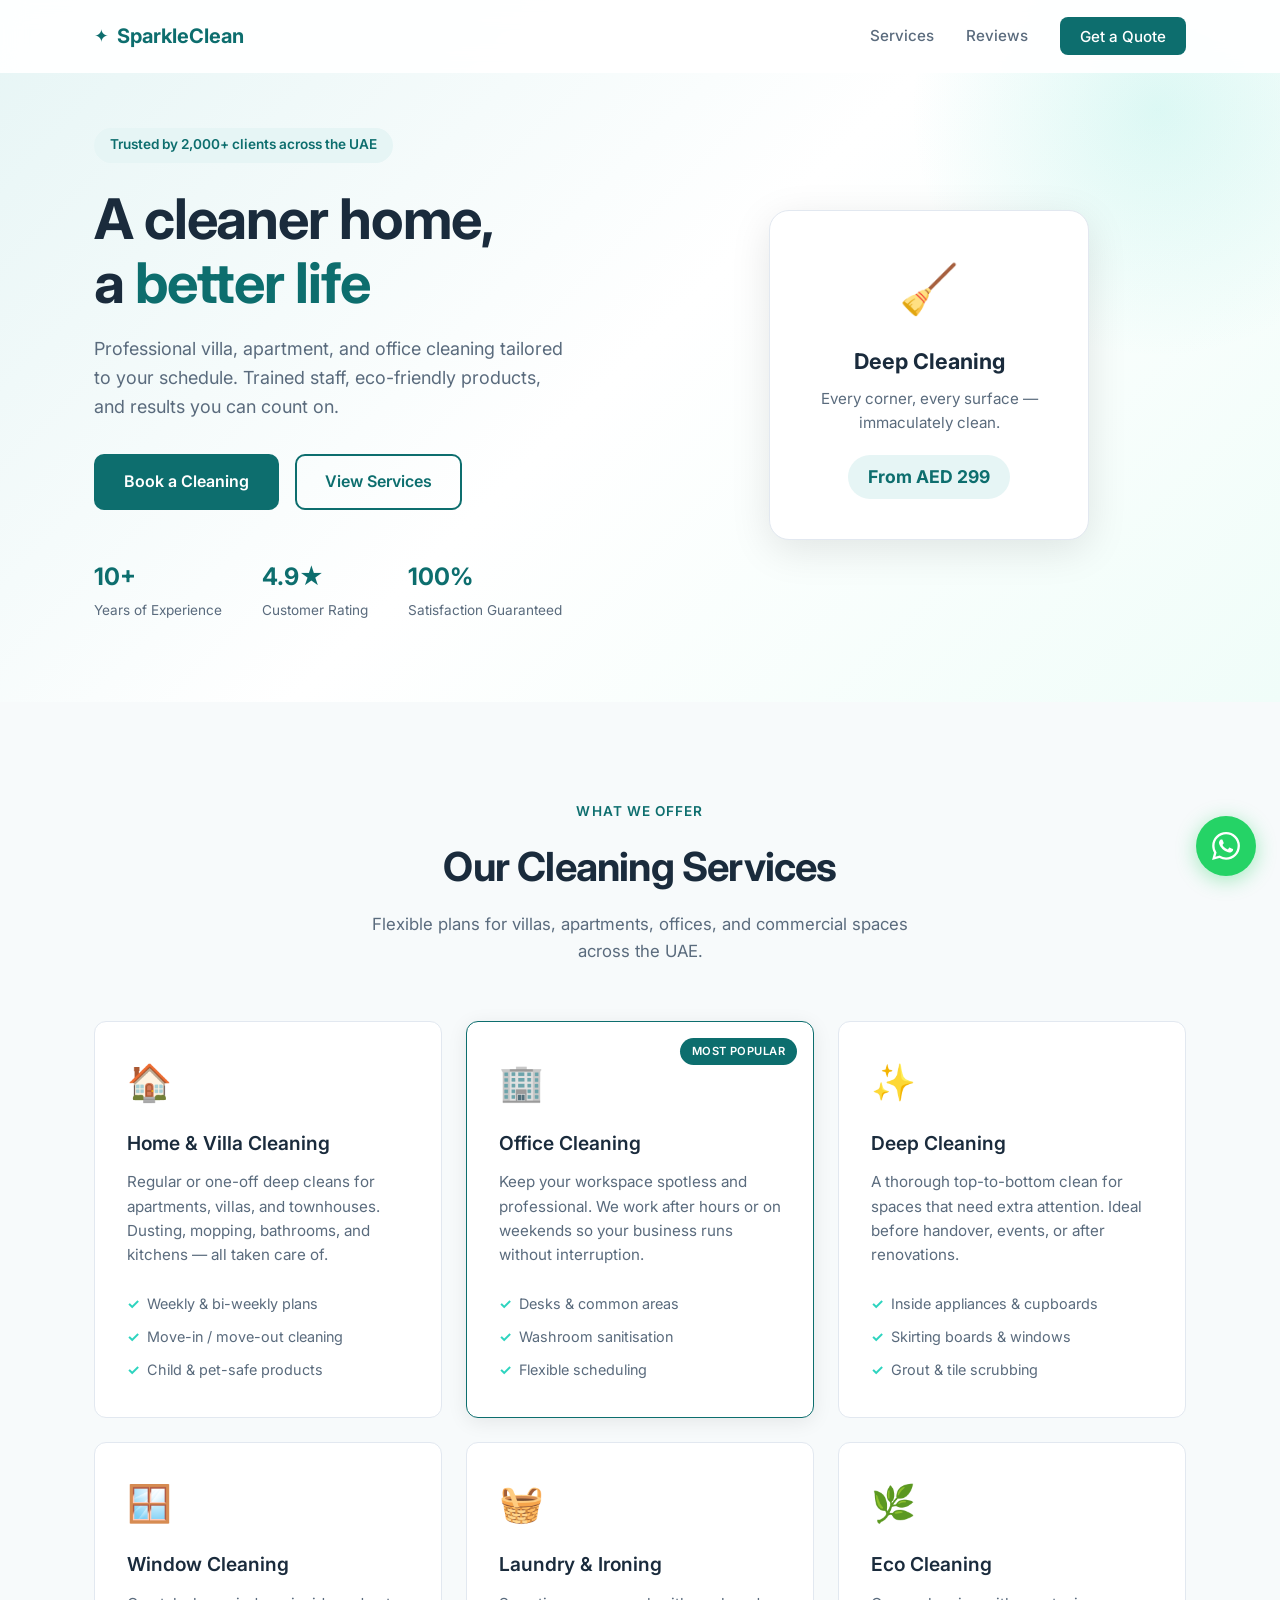
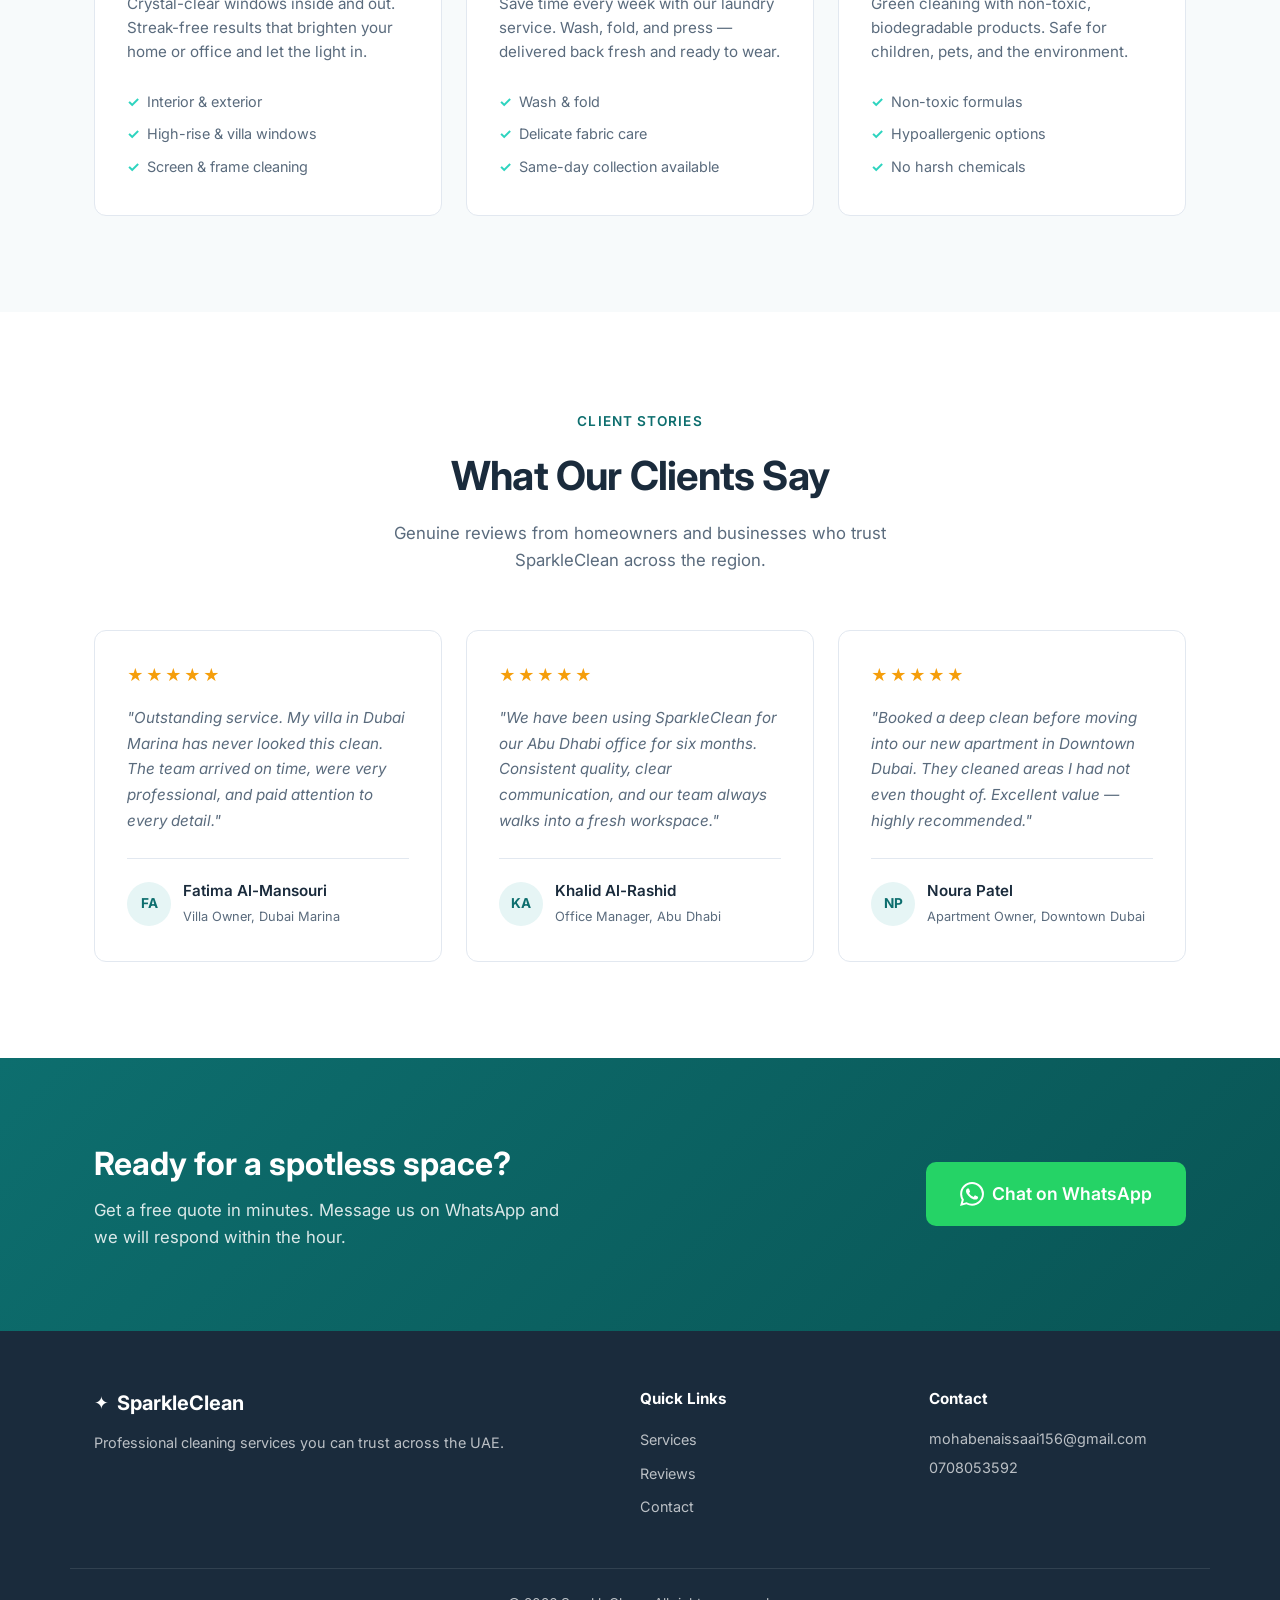
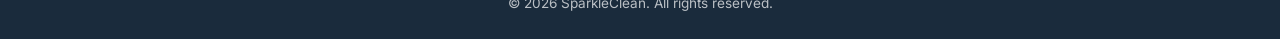
==== index.html @ a08d40fa "first commit Co-authored-by: Cursor <cursoragent@cursor.com>" ====
<!DOCTYPE html>
<html lang="en">
<head>
  <meta charset="UTF-8">
  <meta name="viewport" content="width=device-width, initial-scale=1.0">
  <meta name="description" content="Trusted home and office cleaning services across the UAE. Professional staff, eco-friendly products, and spotless results — book via WhatsApp.">
  <title>SparkleClean — Professional Cleaning Services in the UAE</title>
  <link rel="preconnect" href="https://fonts.googleapis.com">
  <link rel="preconnect" href="https://fonts.gstatic.com" crossorigin>
  <link href="https://fonts.googleapis.com/css2?family=Inter:wght@400;500;600;700&display=swap" rel="stylesheet">
  <link rel="stylesheet" href="./style.css">
</head>
<body>

  <!-- Navigation -->
  <header class="header" id="header">
    <nav class="nav container">
      <a href="#" class="logo">
        <span class="logo-icon">✦</span>
        SparkleClean
      </a>
      <button class="nav-toggle" id="navToggle" aria-label="Toggle menu">
        <span></span>
        <span></span>
        <span></span>
      </button>
      <ul class="nav-links" id="navLinks">
        <li><a href="#services">Services</a></li>
        <li><a href="#testimonials">Reviews</a></li>
        <li><a href="#contact" class="nav-cta">Get a Quote</a></li>
      </ul>
    </nav>
  </header>

  <!-- Hero -->
  <section class="hero">
    <div class="hero-bg"></div>
    <div class="container hero-content">
      <div class="hero-text">
        <span class="badge">Trusted by 2,000+ clients across the UAE</span>
        <h1>A cleaner home,<br>a <span class="highlight">better life</span></h1>
        <p>Professional villa, apartment, and office cleaning tailored to your schedule. Trained staff, eco-friendly products, and results you can count on.</p>
        <div class="hero-actions">
          <a href="#contact" class="btn btn-primary">Book a Cleaning</a>
          <a href="#services" class="btn btn-outline">View Services</a>
        </div>
        <div class="hero-stats">
          <div class="stat">
            <strong>10+</strong>
            <span>Years of Experience</span>
          </div>
          <div class="stat">
            <strong>4.9★</strong>
            <span>Customer Rating</span>
          </div>
          <div class="stat">
            <strong>100%</strong>
            <span>Satisfaction Guaranteed</span>
          </div>
        </div>
      </div>
      <div class="hero-image">
        <div class="hero-card">
          <div class="hero-card-icon">🧹</div>
          <h3>Deep Cleaning</h3>
          <p>Every corner, every surface — immaculately clean.</p>
          <span class="hero-card-price">From AED 299</span>
        </div>
      </div>
    </div>
  </section>

  <!-- Services -->
  <section class="services" id="services">
    <div class="container">
      <div class="section-header">
        <span class="section-tag">What We Offer</span>
        <h2>Our Cleaning Services</h2>
        <p>Flexible plans for villas, apartments, offices, and commercial spaces across the UAE.</p>
      </div>
      <div class="services-grid">
        <article class="service-card">
          <div class="service-icon">🏠</div>
          <h3>Home & Villa Cleaning</h3>
          <p>Regular or one-off deep cleans for apartments, villas, and townhouses. Dusting, mopping, bathrooms, and kitchens — all taken care of.</p>
          <ul class="service-features">
            <li>Weekly & bi-weekly plans</li>
            <li>Move-in / move-out cleaning</li>
            <li>Child & pet-safe products</li>
          </ul>
        </article>
        <article class="service-card featured">
          <div class="service-badge">Most Popular</div>
          <div class="service-icon">🏢</div>
          <h3>Office Cleaning</h3>
          <p>Keep your workspace spotless and professional. We work after hours or on weekends so your business runs without interruption.</p>
          <ul class="service-features">
            <li>Desks & common areas</li>
            <li>Washroom sanitisation</li>
            <li>Flexible scheduling</li>
          </ul>
        </article>
        <article class="service-card">
          <div class="service-icon">✨</div>
          <h3>Deep Cleaning</h3>
          <p>A thorough top-to-bottom clean for spaces that need extra attention. Ideal before handover, events, or after renovations.</p>
          <ul class="service-features">
            <li>Inside appliances & cupboards</li>
            <li>Skirting boards & windows</li>
            <li>Grout & tile scrubbing</li>
          </ul>
        </article>
        <article class="service-card">
          <div class="service-icon">🪟</div>
          <h3>Window Cleaning</h3>
          <p>Crystal-clear windows inside and out. Streak-free results that brighten your home or office and let the light in.</p>
          <ul class="service-features">
            <li>Interior & exterior</li>
            <li>High-rise & villa windows</li>
            <li>Screen & frame cleaning</li>
          </ul>
        </article>
        <article class="service-card">
          <div class="service-icon">🧺</div>
          <h3>Laundry & Ironing</h3>
          <p>Save time every week with our laundry service. Wash, fold, and press — delivered back fresh and ready to wear.</p>
          <ul class="service-features">
            <li>Wash & fold</li>
            <li>Delicate fabric care</li>
            <li>Same-day collection available</li>
          </ul>
        </article>
        <article class="service-card">
          <div class="service-icon">🌿</div>
          <h3>Eco Cleaning</h3>
          <p>Green cleaning with non-toxic, biodegradable products. Safe for children, pets, and the environment.</p>
          <ul class="service-features">
            <li>Non-toxic formulas</li>
            <li>Hypoallergenic options</li>
            <li>No harsh chemicals</li>
          </ul>
        </article>
      </div>
    </div>
  </section>

  <!-- Testimonials -->
  <section class="testimonials" id="testimonials">
    <div class="container">
      <div class="section-header">
        <span class="section-tag">Client Stories</span>
        <h2>What Our Clients Say</h2>
        <p>Genuine reviews from homeowners and businesses who trust SparkleClean across the region.</p>
      </div>
      <div class="testimonials-grid">
        <blockquote class="testimonial-card">
          <div class="stars">★★★★★</div>
          <p>"Outstanding service. My villa in Dubai Marina has never looked this clean. The team arrived on time, were very professional, and paid attention to every detail."</p>
          <footer>
            <div class="avatar">FA</div>
            <div>
              <cite>Fatima Al-Mansouri</cite>
              <span>Villa Owner, Dubai Marina</span>
            </div>
          </footer>
        </blockquote>
        <blockquote class="testimonial-card">
          <div class="stars">★★★★★</div>
          <p>"We have been using SparkleClean for our Abu Dhabi office for six months. Consistent quality, clear communication, and our team always walks into a fresh workspace."</p>
          <footer>
            <div class="avatar">KA</div>
            <div>
              <cite>Khalid Al-Rashid</cite>
              <span>Office Manager, Abu Dhabi</span>
            </div>
          </footer>
        </blockquote>
        <blockquote class="testimonial-card">
          <div class="stars">★★★★★</div>
          <p>"Booked a deep clean before moving into our new apartment in Downtown Dubai. They cleaned areas I had not even thought of. Excellent value — highly recommended."</p>
          <footer>
            <div class="avatar">NP</div>
            <div>
              <cite>Noura Patel</cite>
              <span>Apartment Owner, Downtown Dubai</span>
            </div>
          </footer>
        </blockquote>
      </div>
    </div>
  </section>

  <!-- WhatsApp CTA -->
  <section class="cta" id="contact">
    <div class="container cta-content">
      <div class="cta-text">
        <h2>Ready for a spotless space?</h2>
        <p>Get a free quote in minutes. Message us on WhatsApp and we will respond within the hour.</p>
      </div>
      <a
        href="https://wa.me/212708053592"
        data-whatsapp
        class="btn btn-whatsapp"
        target="_blank"
        rel="noopener noreferrer"
      >
        <svg viewBox="0 0 24 24" width="24" height="24" fill="currentColor" aria-hidden="true">
          <path d="M17.472 14.382c-.297-.149-1.758-.867-2.03-.967-.273-.099-.471-.148-.67.15-.197.297-.767.966-.94 1.164-.173.199-.347.223-.644.075-.297-.15-1.255-.463-2.39-1.475-.883-.788-1.48-1.761-1.653-2.059-.173-.297-.018-.458.13-.606.134-.133.298-.347.446-.52.149-.174.198-.298.298-.497.099-.198.05-.371-.025-.52-.075-.149-.669-1.612-.916-2.207-.242-.579-.487-.5-.669-.51-.173-.008-.371-.01-.57-.01-.198 0-.52.074-.792.372-.272.297-1.04 1.016-1.04 2.479 0 1.462 1.065 2.875 1.213 3.074.149.198 2.096 3.2 5.077 4.487.709.306 1.262.489 1.694.625.712.227 1.36.195 1.871.118.571-.085 1.758-.719 2.006-1.413.248-.694.248-1.289.173-1.413-.074-.124-.272-.198-.57-.347m-5.421 7.403h-.004a9.87 9.87 0 01-5.031-1.378l-.361-.214-3.741.982.998-3.648-.235-.374a9.86 9.86 0 01-1.51-5.26c.001-5.45 4.436-9.884 9.888-9.884 2.64 0 5.122 1.03 6.988 2.898a9.825 9.825 0 012.893 6.994c-.003 5.45-4.435 9.884-9.885 9.884m8.413-18.297A11.815 11.815 0 0012.05 0C5.495 0 .16 5.335.157 11.892c0 2.096.547 4.142 1.588 5.945L.057 24l6.305-1.654a11.882 11.882 0 005.683 1.448h.005c6.554 0 11.89-5.335 11.893-11.893a11.821 11.821 0 00-3.48-8.413z"/>
        </svg>
        Chat on WhatsApp
      </a>
    </div>
  </section>

  <!-- Footer -->
  <footer class="footer">
    <div class="container footer-content">
      <div class="footer-brand">
        <a href="#" class="logo">
          <span class="logo-icon">✦</span>
          SparkleClean
        </a>
        <p>Professional cleaning services you can trust across the UAE.</p>
      </div>
      <div class="footer-links">
        <h4>Quick Links</h4>
        <ul>
          <li><a href="#services">Services</a></li>
          <li><a href="#testimonials">Reviews</a></li>
          <li><a href="#contact">Contact</a></li>
        </ul>
      </div>
      <div class="footer-contact">
        <h4>Contact</h4>
        <p><a href="mailto:mohabenaissaai156@gmail.com">mohabenaissaai156@gmail.com</a></p>
        <p><a href="tel:+212708053592">0708053592</a></p>
      </div>
    </div>
    <div class="footer-bottom container">
      <p>&copy; 2026 SparkleClean. All rights reserved.</p>
    </div>
  </footer>

  <!-- Floating WhatsApp Button -->
  <a
    href="https://wa.me/212708053592"
    data-whatsapp
    class="whatsapp-float"
    target="_blank"
    rel="noopener noreferrer"
    aria-label="Chat on WhatsApp"
  >
    <svg viewBox="0 0 24 24" width="28" height="28" fill="currentColor" aria-hidden="true">
      <path d="M17.472 14.382c-.297-.149-1.758-.867-2.03-.967-.273-.099-.471-.148-.67.15-.197.297-.767.966-.94 1.164-.173.199-.347.223-.644.075-.297-.15-1.255-.463-2.39-1.475-.883-.788-1.48-1.761-1.653-2.059-.173-.297-.018-.458.13-.606.134-.133.298-.347.446-.52.149-.174.198-.298.298-.497.099-.198.05-.371-.025-.52-.075-.149-.669-1.612-.916-2.207-.242-.579-.487-.5-.669-.51-.173-.008-.371-.01-.57-.01-.198 0-.52.074-.792.372-.272.297-1.04 1.016-1.04 2.479 0 1.462 1.065 2.875 1.213 3.074.149.198 2.096 3.2 5.077 4.487.709.306 1.262.489 1.694.625.712.227 1.36.195 1.871.118.571-.085 1.758-.719 2.006-1.413.248-.694.248-1.289.173-1.413-.074-.124-.272-.198-.57-.347m-5.421 7.403h-.004a9.87 9.87 0 01-5.031-1.378l-.361-.214-3.741.982.998-3.648-.235-.374a9.86 9.86 0 01-1.51-5.26c.001-5.45 4.436-9.884 9.888-9.884 2.64 0 5.122 1.03 6.988 2.898a9.825 9.825 0 012.893 6.994c-.003 5.45-4.435 9.884-9.885 9.884m8.413-18.297A11.815 11.815 0 0012.05 0C5.495 0 .16 5.335.157 11.892c0 2.096.547 4.142 1.588 5.945L.057 24l6.305-1.654a11.882 11.882 0 005.683 1.448h.005c6.554 0 11.89-5.335 11.893-11.893a11.821 11.821 0 00-3.48-8.413z"/>
    </svg>
  </a>

  <script src="./script.js"></script>
</body>
</html>
---- style.css ----
/* ===== Variables ===== */
:root {
  --color-primary: #0d6e6e;
  --color-primary-dark: #095555;
  --color-primary-light: #e6f5f5;
  --color-accent: #2dd4bf;
  --color-text: #1a2b3c;
  --color-text-muted: #5a6b7d;
  --color-bg: #ffffff;
  --color-bg-alt: #f7fafb;
  --color-border: #e2e8f0;
  --color-whatsapp: #25d366;
  --color-whatsapp-dark: #1da851;
  --shadow-sm: 0 1px 3px rgba(0, 0, 0, 0.06);
  --shadow-md: 0 4px 20px rgba(0, 0, 0, 0.08);
  --shadow-lg: 0 10px 40px rgba(0, 0, 0, 0.1);
  --radius: 12px;
  --radius-lg: 20px;
  --transition: 0.25s ease;
  --font: 'Inter', system-ui, -apple-system, sans-serif;
}

/* ===== Reset ===== */
*, *::before, *::after {
  box-sizing: border-box;
  margin: 0;
  padding: 0;
}

html {
  scroll-behavior: smooth;
}

body {
  font-family: var(--font);
  color: var(--color-text);
  background: var(--color-bg);
  line-height: 1.6;
  -webkit-font-smoothing: antialiased;
}

img {
  max-width: 100%;
  display: block;
}

a {
  text-decoration: none;
  color: inherit;
}

ul {
  list-style: none;
}

.container {
  width: 100%;
  max-width: 1140px;
  margin: 0 auto;
  padding: 0 1.5rem;
}

/* ===== Header ===== */
.header {
  position: fixed;
  top: 0;
  left: 0;
  right: 0;
  z-index: 100;
  background: rgba(255, 255, 255, 0.92);
  backdrop-filter: blur(12px);
  border-bottom: 1px solid transparent;
  transition: border-color var(--transition), box-shadow var(--transition);
}

.header.scrolled {
  border-bottom-color: var(--color-border);
  box-shadow: var(--shadow-sm);
}

.nav {
  display: flex;
  align-items: center;
  justify-content: space-between;
  height: 72px;
}

.logo {
  display: flex;
  align-items: center;
  gap: 0.5rem;
  font-weight: 700;
  font-size: 1.25rem;
  color: var(--color-primary);
}

.logo-icon {
  font-size: 1.1rem;
}

.nav-links {
  display: flex;
  align-items: center;
  gap: 2rem;
}

.nav-links a {
  font-size: 0.95rem;
  font-weight: 500;
  color: var(--color-text-muted);
  transition: color var(--transition);
}

.nav-links a:hover {
  color: var(--color-primary);
}

.nav-cta {
  background: var(--color-primary);
  color: #fff !important;
  padding: 0.6rem 1.25rem;
  border-radius: 8px;
  transition: background var(--transition) !important;
}

.nav-cta:hover {
  background: var(--color-primary-dark) !important;
}

.nav-toggle {
  display: none;
  flex-direction: column;
  gap: 5px;
  background: none;
  border: none;
  cursor: pointer;
  padding: 4px;
}

.nav-toggle span {
  display: block;
  width: 24px;
  height: 2px;
  background: var(--color-text);
  border-radius: 2px;
  transition: var(--transition);
}

/* ===== Buttons ===== */
.btn {
  display: inline-flex;
  align-items: center;
  justify-content: center;
  gap: 0.5rem;
  padding: 0.85rem 1.75rem;
  font-size: 1rem;
  font-weight: 600;
  border-radius: 10px;
  border: 2px solid transparent;
  cursor: pointer;
  transition: all var(--transition);
}

.btn-primary {
  background: var(--color-primary);
  color: #fff;
}

.btn-primary:hover {
  background: var(--color-primary-dark);
  transform: translateY(-1px);
  box-shadow: var(--shadow-md);
}

.btn-outline {
  background: transparent;
  color: var(--color-primary);
  border-color: var(--color-primary);
}

.btn-outline:hover {
  background: var(--color-primary-light);
}

.btn-whatsapp {
  background: var(--color-whatsapp);
  color: #fff;
  font-size: 1.1rem;
  padding: 1rem 2rem;
}

.btn-whatsapp:hover {
  background: var(--color-whatsapp-dark);
  transform: translateY(-2px);
  box-shadow: 0 6px 24px rgba(37, 211, 102, 0.35);
}

/* ===== Hero ===== */
.hero {
  position: relative;
  padding: 8rem 0 5rem;
  overflow: hidden;
}

.hero-bg {
  position: absolute;
  inset: 0;
  background: linear-gradient(135deg, var(--color-primary-light) 0%, #fff 50%, #f0fdf9 100%);
  z-index: -1;
}

.hero-bg::after {
  content: '';
  position: absolute;
  top: -20%;
  right: -10%;
  width: 500px;
  height: 500px;
  background: radial-gradient(circle, rgba(45, 212, 191, 0.15) 0%, transparent 70%);
  border-radius: 50%;
}

.hero-content {
  display: grid;
  grid-template-columns: 1fr 1fr;
  gap: 4rem;
  align-items: center;
}

.badge {
  display: inline-block;
  background: var(--color-primary-light);
  color: var(--color-primary);
  font-size: 0.85rem;
  font-weight: 600;
  padding: 0.4rem 1rem;
  border-radius: 50px;
  margin-bottom: 1.5rem;
}

.hero-text h1 {
  font-size: clamp(2.25rem, 5vw, 3.5rem);
  font-weight: 700;
  line-height: 1.15;
  margin-bottom: 1.25rem;
  letter-spacing: -0.02em;
}

.highlight {
  color: var(--color-primary);
}

.hero-text > p {
  font-size: 1.125rem;
  color: var(--color-text-muted);
  max-width: 480px;
  margin-bottom: 2rem;
}

.hero-actions {
  display: flex;
  gap: 1rem;
  flex-wrap: wrap;
  margin-bottom: 3rem;
}

.hero-stats {
  display: flex;
  gap: 2.5rem;
}

.stat strong {
  display: block;
  font-size: 1.5rem;
  font-weight: 700;
  color: var(--color-primary);
}

.stat span {
  font-size: 0.85rem;
  color: var(--color-text-muted);
}

.hero-image {
  display: flex;
  justify-content: center;
}

.hero-card {
  background: #fff;
  border-radius: var(--radius-lg);
  padding: 2.5rem;
  box-shadow: var(--shadow-lg);
  text-align: center;
  max-width: 320px;
  border: 1px solid var(--color-border);
}

.hero-card-icon {
  font-size: 3rem;
  margin-bottom: 1rem;
}

.hero-card h3 {
  font-size: 1.35rem;
  margin-bottom: 0.5rem;
}

.hero-card p {
  color: var(--color-text-muted);
  font-size: 0.95rem;
  margin-bottom: 1.25rem;
}

.hero-card-price {
  display: inline-block;
  background: var(--color-primary-light);
  color: var(--color-primary);
  font-weight: 700;
  padding: 0.5rem 1.25rem;
  border-radius: 50px;
  font-size: 1.1rem;
}

/* ===== Section Header ===== */
.section-header {
  text-align: center;
  max-width: 560px;
  margin: 0 auto 3.5rem;
}

.section-tag {
  display: inline-block;
  font-size: 0.85rem;
  font-weight: 600;
  color: var(--color-primary);
  text-transform: uppercase;
  letter-spacing: 0.08em;
  margin-bottom: 0.75rem;
}

.section-header h2 {
  font-size: clamp(1.75rem, 4vw, 2.5rem);
  font-weight: 700;
  margin-bottom: 0.75rem;
  letter-spacing: -0.02em;
}

.section-header p {
  color: var(--color-text-muted);
  font-size: 1.05rem;
}

/* ===== Services ===== */
.services {
  padding: 6rem 0;
  background: var(--color-bg-alt);
}

.services-grid {
  display: grid;
  grid-template-columns: repeat(3, 1fr);
  gap: 1.5rem;
}

.service-card {
  background: #fff;
  border-radius: var(--radius);
  padding: 2rem;
  border: 1px solid var(--color-border);
  transition: transform var(--transition), box-shadow var(--transition);
  position: relative;
}

.service-card:hover {
  transform: translateY(-4px);
  box-shadow: var(--shadow-md);
}

.service-card.featured {
  border-color: var(--color-primary);
  box-shadow: var(--shadow-md);
}

.service-badge {
  position: absolute;
  top: 1rem;
  right: 1rem;
  background: var(--color-primary);
  color: #fff;
  font-size: 0.7rem;
  font-weight: 600;
  padding: 0.3rem 0.75rem;
  border-radius: 50px;
  text-transform: uppercase;
  letter-spacing: 0.04em;
}

.service-icon {
  font-size: 2.25rem;
  margin-bottom: 1rem;
}

.service-card h3 {
  font-size: 1.2rem;
  font-weight: 600;
  margin-bottom: 0.75rem;
}

.service-card > p {
  color: var(--color-text-muted);
  font-size: 0.95rem;
  margin-bottom: 1.25rem;
}

.service-features li {
  font-size: 0.9rem;
  color: var(--color-text-muted);
  padding: 0.3rem 0;
  padding-left: 1.25rem;
  position: relative;
}

.service-features li::before {
  content: '✓';
  position: absolute;
  left: 0;
  color: var(--color-accent);
  font-weight: 700;
}

/* ===== Testimonials ===== */
.testimonials {
  padding: 6rem 0;
}

.testimonials-grid {
  display: grid;
  grid-template-columns: repeat(3, 1fr);
  gap: 1.5rem;
}

.testimonial-card {
  background: #fff;
  border-radius: var(--radius);
  padding: 2rem;
  border: 1px solid var(--color-border);
  display: flex;
  flex-direction: column;
  transition: box-shadow var(--transition);
}

.testimonial-card:hover {
  box-shadow: var(--shadow-md);
}

.stars {
  color: #f59e0b;
  font-size: 1rem;
  letter-spacing: 2px;
  margin-bottom: 1rem;
}

.testimonial-card > p {
  font-size: 0.95rem;
  color: var(--color-text-muted);
  line-height: 1.7;
  flex: 1;
  margin-bottom: 1.5rem;
  font-style: italic;
}

.testimonial-card footer {
  display: flex;
  align-items: center;
  gap: 0.75rem;
  border-top: 1px solid var(--color-border);
  padding-top: 1.25rem;
}

.avatar {
  width: 44px;
  height: 44px;
  border-radius: 50%;
  background: var(--color-primary-light);
  color: var(--color-primary);
  display: flex;
  align-items: center;
  justify-content: center;
  font-weight: 700;
  font-size: 0.85rem;
  flex-shrink: 0;
}

.testimonial-card cite {
  display: block;
  font-style: normal;
  font-weight: 600;
  font-size: 0.95rem;
}

.testimonial-card footer span {
  font-size: 0.8rem;
  color: var(--color-text-muted);
}

/* ===== CTA ===== */
.cta {
  padding: 5rem 0;
  background: linear-gradient(135deg, var(--color-primary) 0%, var(--color-primary-dark) 100%);
}

.cta-content {
  display: flex;
  align-items: center;
  justify-content: space-between;
  gap: 2rem;
}

.cta-text h2 {
  font-size: clamp(1.5rem, 3vw, 2rem);
  font-weight: 700;
  color: #fff;
  margin-bottom: 0.5rem;
}

.cta-text p {
  color: rgba(255, 255, 255, 0.85);
  font-size: 1.05rem;
  max-width: 480px;
}

/* ===== Footer ===== */
.footer {
  background: var(--color-text);
  color: rgba(255, 255, 255, 0.7);
  padding: 3.5rem 0 0;
}

.footer-content {
  display: grid;
  grid-template-columns: 2fr 1fr 1fr;
  gap: 2rem;
  padding-bottom: 2.5rem;
  border-bottom: 1px solid rgba(255, 255, 255, 0.1);
}

.footer-brand .logo {
  color: #fff;
  margin-bottom: 0.75rem;
}

.footer-brand p {
  font-size: 0.9rem;
}

.footer-links h4,
.footer-contact h4 {
  color: #fff;
  font-size: 0.95rem;
  margin-bottom: 1rem;
}

.footer-links li {
  margin-bottom: 0.5rem;
}

.footer-links a {
  font-size: 0.9rem;
  transition: color var(--transition);
}

.footer-links a:hover {
  color: #fff;
}

.footer-contact p {
  font-size: 0.9rem;
  margin-bottom: 0.35rem;
}

.footer-contact a {
  transition: color var(--transition);
}

.footer-contact a:hover {
  color: #fff;
}

.footer-bottom {
  padding: 1.5rem 0;
  text-align: center;
  font-size: 0.85rem;
}

/* ===== WhatsApp Float ===== */
.whatsapp-float {
  position: fixed;
  bottom: 1.5rem;
  right: 1.5rem;
  width: 60px;
  height: 60px;
  background: var(--color-whatsapp);
  color: #fff;
  border-radius: 50%;
  display: flex;
  align-items: center;
  justify-content: center;
  box-shadow: 0 4px 20px rgba(37, 211, 102, 0.4);
  z-index: 99;
  transition: transform var(--transition), box-shadow var(--transition);
  animation: pulse 2s infinite;
}

.whatsapp-float:hover {
  transform: scale(1.1);
  box-shadow: 0 6px 28px rgba(37, 211, 102, 0.5);
}

@keyframes pulse {
  0%, 100% { box-shadow: 0 4px 20px rgba(37, 211, 102, 0.4); }
  50% { box-shadow: 0 4px 30px rgba(37, 211, 102, 0.6); }
}

/* ===== Responsive ===== */
@media (max-width: 992px) {
  .hero-content {
    grid-template-columns: 1fr;
    text-align: center;
  }

  .hero-text > p {
    margin-left: auto;
    margin-right: auto;
  }

  .hero-actions {
    justify-content: center;
  }

  .hero-stats {
    justify-content: center;
  }

  .services-grid,
  .testimonials-grid {
    grid-template-columns: repeat(2, 1fr);
  }

  .cta-content {
    flex-direction: column;
    text-align: center;
  }

  .footer-content {
    grid-template-columns: 1fr 1fr;
  }
}

@media (max-width: 768px) {
  .nav-toggle {
    display: flex;
  }

  .nav-links {
    position: fixed;
    top: 72px;
    left: 0;
    right: 0;
    background: #fff;
    flex-direction: column;
    padding: 1.5rem;
    gap: 0;
    border-bottom: 1px solid var(--color-border);
    box-shadow: var(--shadow-md);
    transform: translateY(-120%);
    opacity: 0;
    pointer-events: none;
    transition: all var(--transition);
  }

  .nav-links.open {
    transform: translateY(0);
    opacity: 1;
    pointer-events: all;
  }

  .nav-links li {
    width: 100%;
  }

  .nav-links a {
    display: block;
    padding: 0.85rem 0;
    border-bottom: 1px solid var(--color-border);
  }

  .nav-links li:last-child a {
    border-bottom: none;
    margin-top: 0.5rem;
    text-align: center;
  }

  .nav-toggle.active span:nth-child(1) {
    transform: rotate(45deg) translate(5px, 5px);
  }

  .nav-toggle.active span:nth-child(2) {
    opacity: 0;
  }

  .nav-toggle.active span:nth-child(3) {
    transform: rotate(-45deg) translate(5px, -5px);
  }

  .hero {
    padding: 7rem 0 4rem;
  }

  .hero-stats {
    gap: 1.5rem;
  }

  .services-grid,
  .testimonials-grid {
    grid-template-columns: 1fr;
  }

  .footer-content {
    grid-template-columns: 1fr;
    text-align: center;
  }

  .whatsapp-float {
    bottom: 1rem;
    right: 1rem;
    width: 54px;
    height: 54px;
  }
}
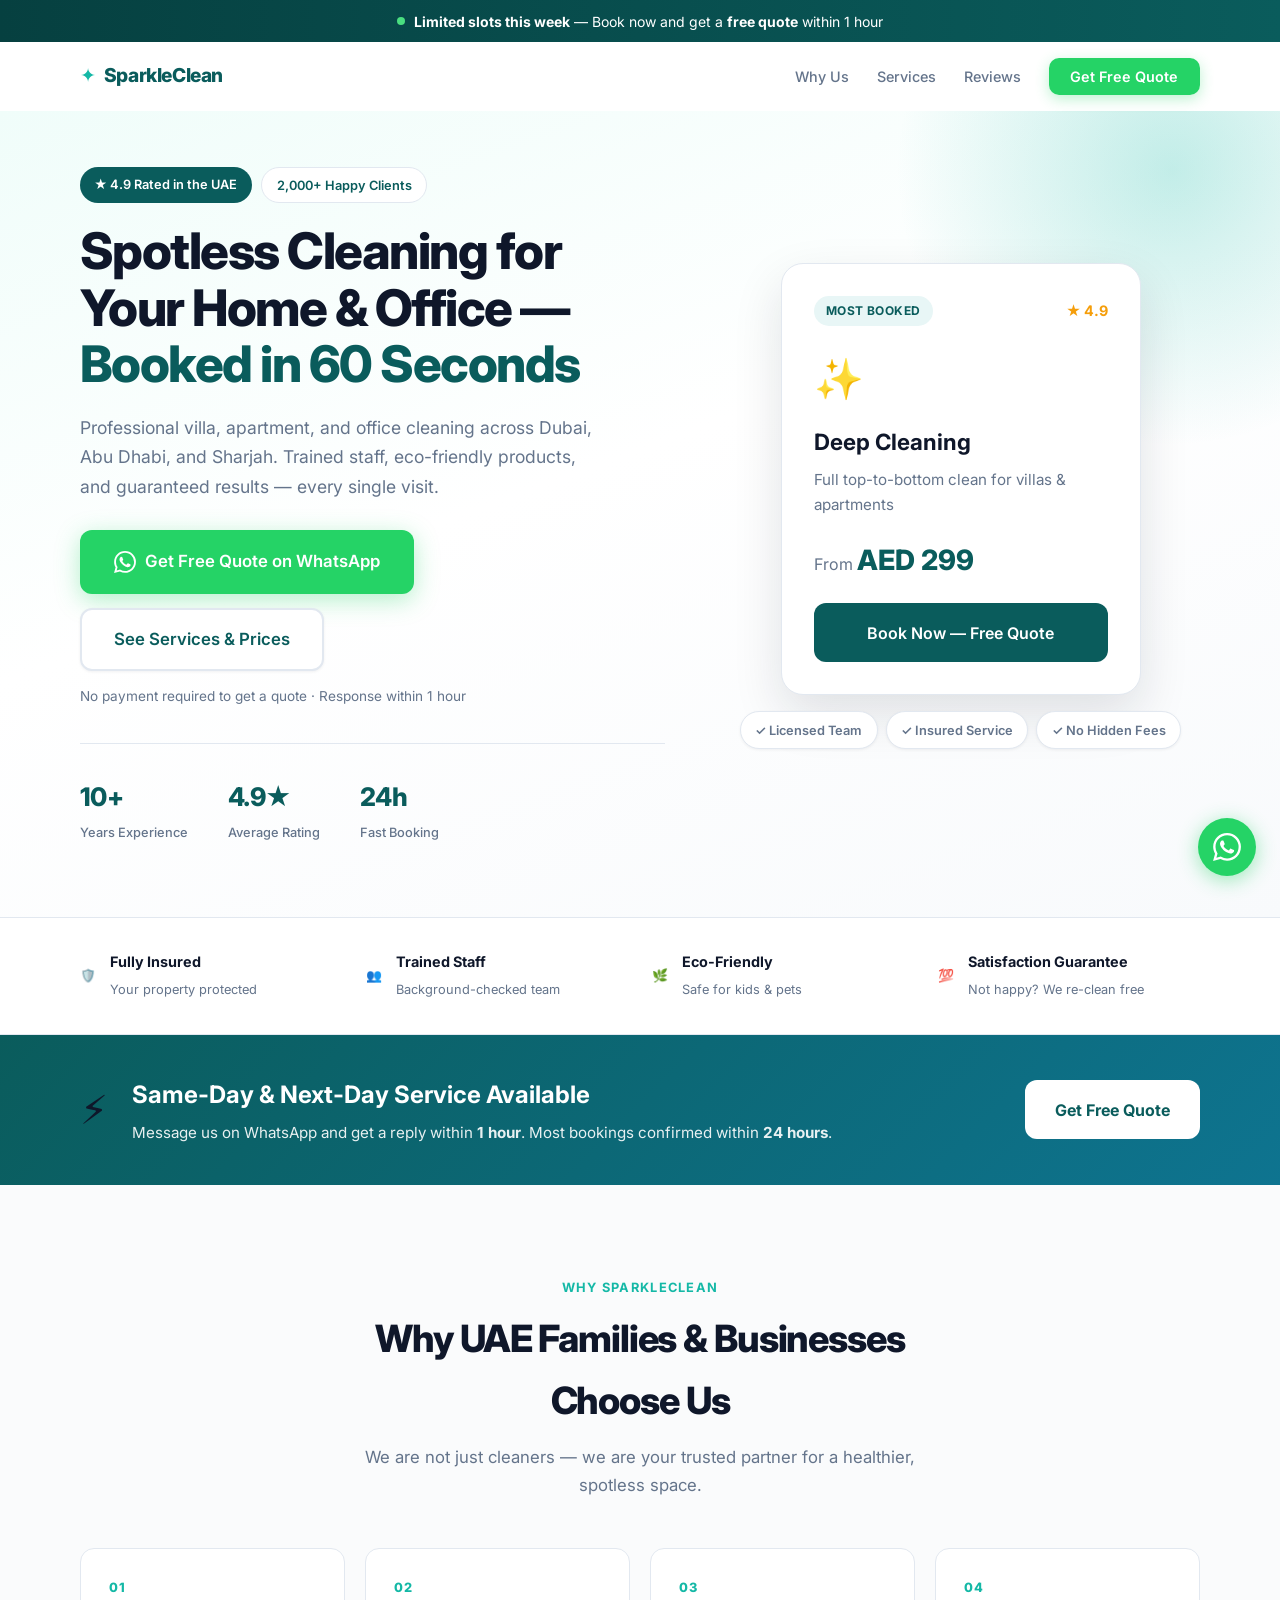
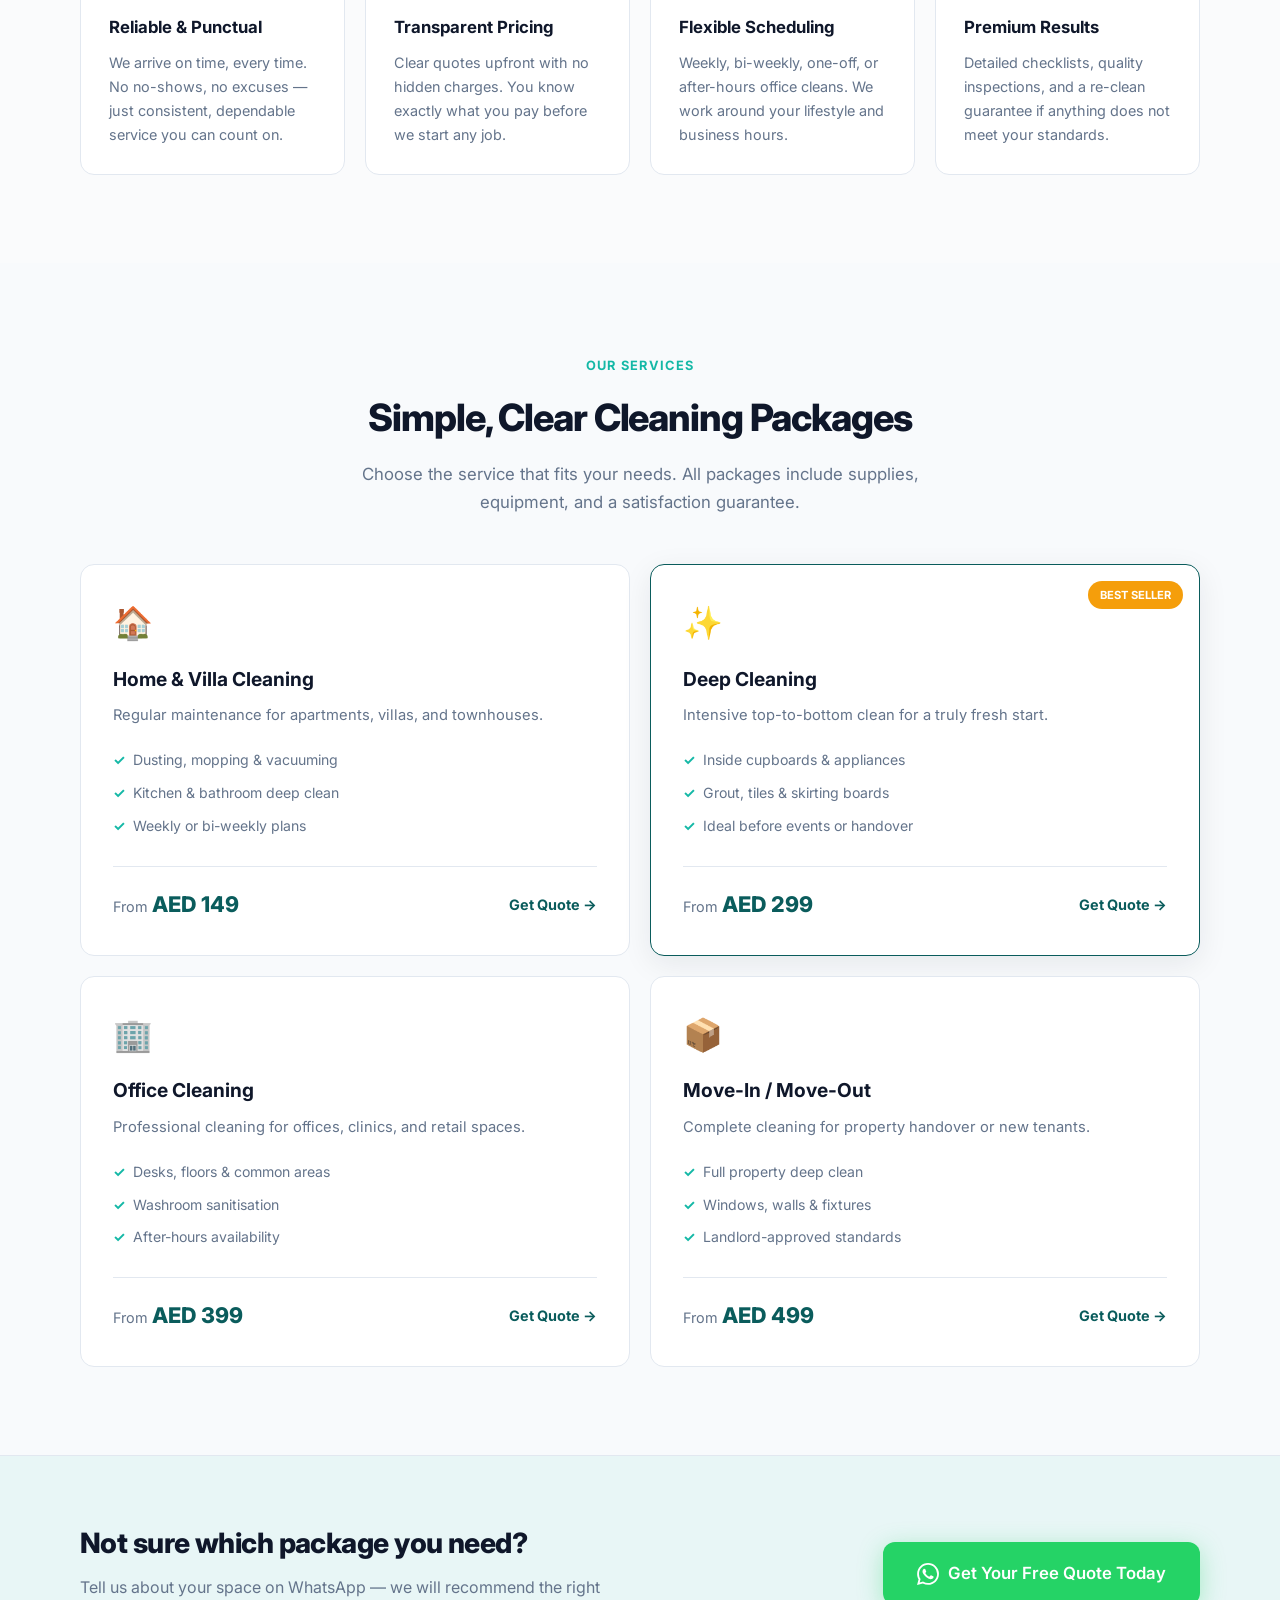
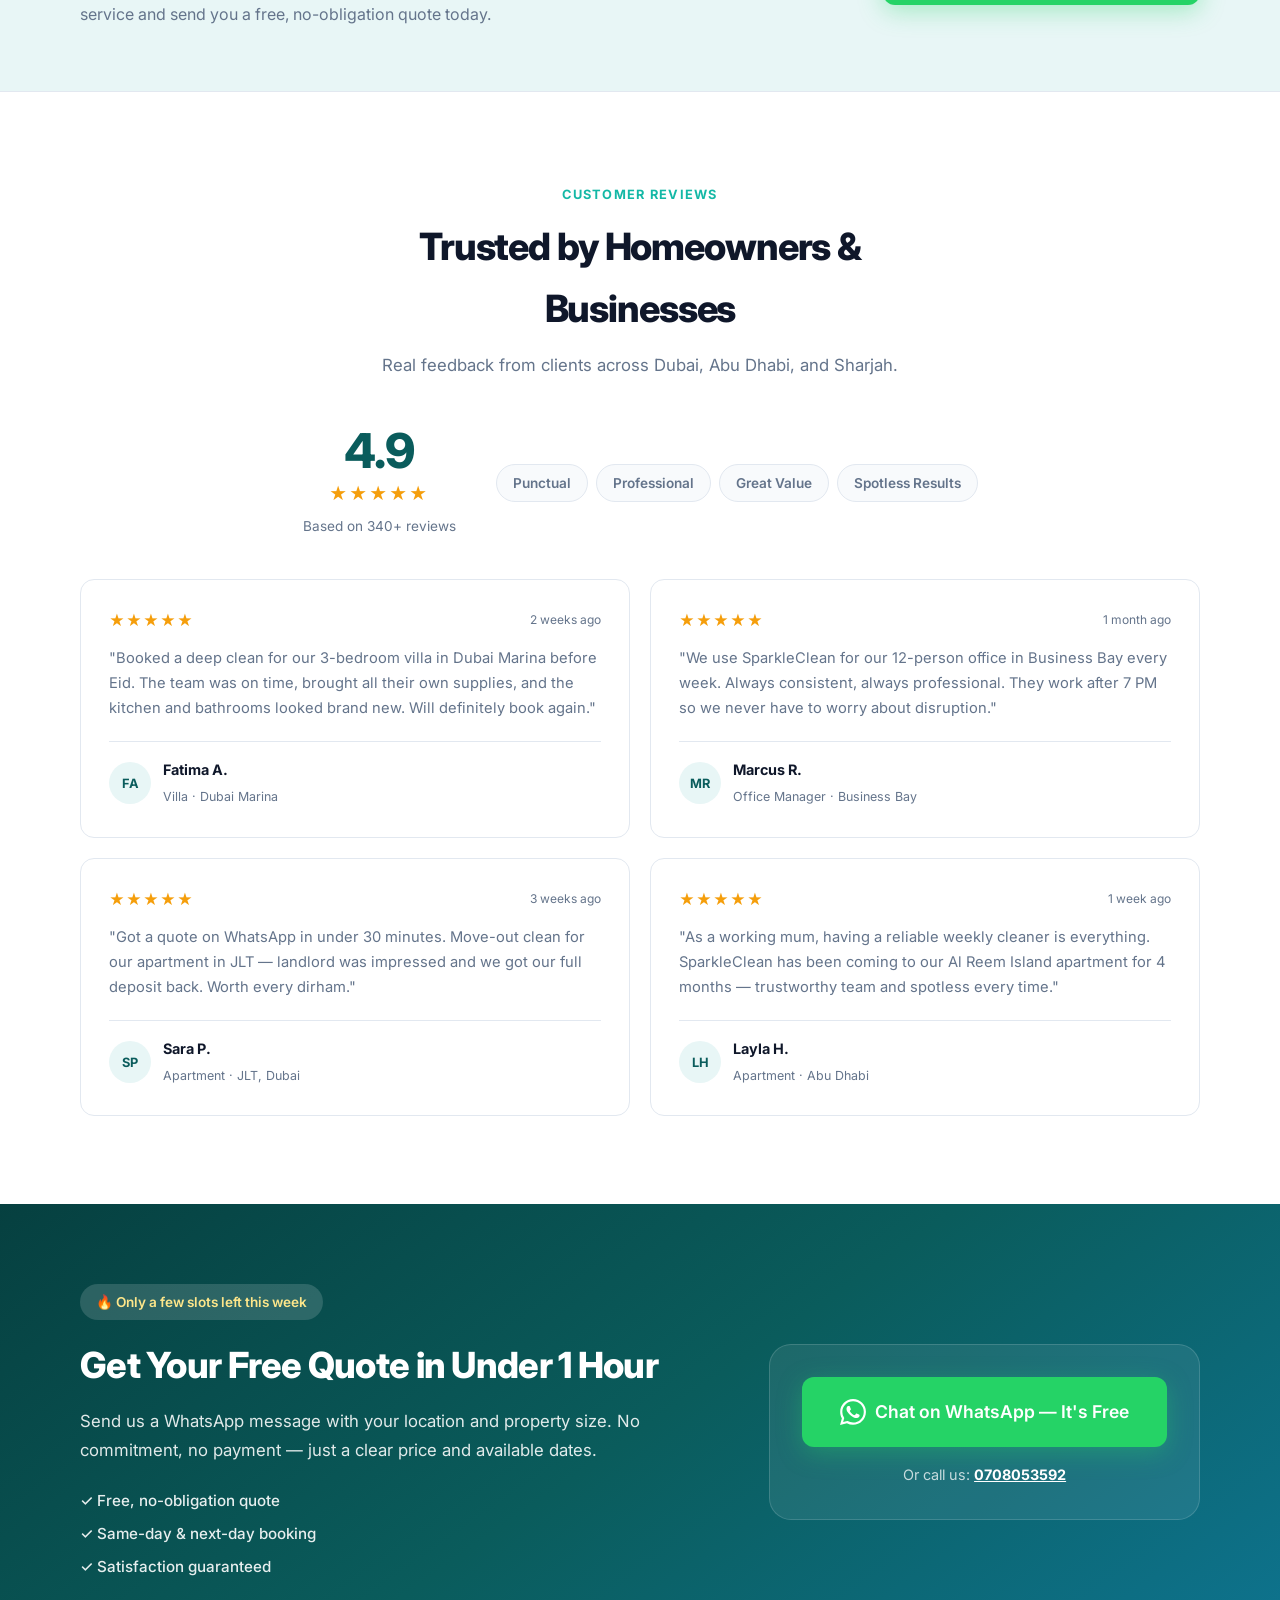
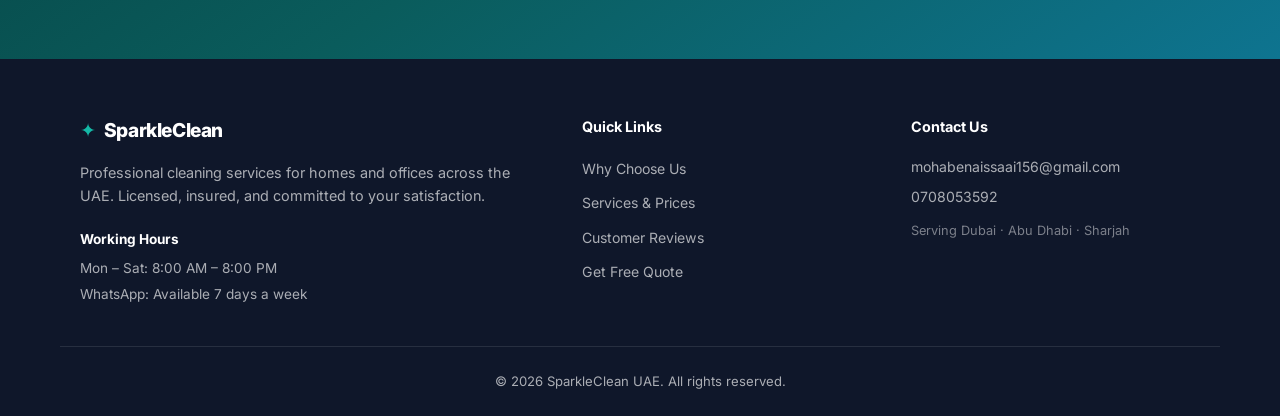
==== commit 81d71629: "Upgrade landing page for client conversions Co-authored-by: Cursor <cursoragent@cursor.com>" ====
--- a/index.html
+++ b/index.html
@@ -3,14 +3,22 @@
 <head>
   <meta charset="UTF-8">
   <meta name="viewport" content="width=device-width, initial-scale=1.0">
-  <meta name="description" content="Trusted home and office cleaning services across the UAE. Professional staff, eco-friendly products, and spotless results — book via WhatsApp.">
+  <meta name="description" content="Professional cleaning services across the UAE. Free quote in minutes. Same-day availability. Trusted by 2,000+ homes and offices.">
   <title>SparkleClean — Professional Cleaning Services in the UAE</title>
   <link rel="preconnect" href="https://fonts.googleapis.com">
   <link rel="preconnect" href="https://fonts.gstatic.com" crossorigin>
-  <link href="https://fonts.googleapis.com/css2?family=Inter:wght@400;500;600;700&display=swap" rel="stylesheet">
+  <link href="https://fonts.googleapis.com/css2?family=Inter:wght@400;500;600;700;800&display=swap" rel="stylesheet">
   <link rel="stylesheet" href="./style.css">
 </head>
 <body>
+
+  <!-- Urgency Bar -->
+  <div class="urgency-bar">
+    <div class="container urgency-inner">
+      <span class="urgency-dot"></span>
+      <p><strong>Limited slots this week</strong> — Book now and get a <strong>free quote</strong> within 1 hour</p>
+    </div>
+  </div>
 
   <!-- Navigation -->
   <header class="header" id="header">
@@ -25,9 +33,10 @@
         <span></span>
       </button>
       <ul class="nav-links" id="navLinks">
+        <li><a href="#why-us">Why Us</a></li>
         <li><a href="#services">Services</a></li>
-        <li><a href="#testimonials">Reviews</a></li>
-        <li><a href="#contact" class="nav-cta">Get a Quote</a></li>
+        <li><a href="#reviews">Reviews</a></li>
+        <li><a href="#contact" data-whatsapp class="nav-cta">Get Free Quote</a></li>
       </ul>
     </nav>
   </header>
@@ -37,35 +46,131 @@
     <div class="hero-bg"></div>
     <div class="container hero-content">
       <div class="hero-text">
-        <span class="badge">Trusted by 2,000+ clients across the UAE</span>
-        <h1>A cleaner home,<br>a <span class="highlight">better life</span></h1>
-        <p>Professional villa, apartment, and office cleaning tailored to your schedule. Trained staff, eco-friendly products, and results you can count on.</p>
+        <div class="hero-badges">
+          <span class="badge">★ 4.9 Rated in the UAE</span>
+          <span class="badge badge-outline">2,000+ Happy Clients</span>
+        </div>
+        <h1>Spotless Cleaning for Your Home & Office — <span class="highlight">Booked in 60 Seconds</span></h1>
+        <p class="hero-sub">Professional villa, apartment, and office cleaning across Dubai, Abu Dhabi, and Sharjah. Trained staff, eco-friendly products, and guaranteed results — every single visit.</p>
         <div class="hero-actions">
-          <a href="#contact" class="btn btn-primary">Book a Cleaning</a>
-          <a href="#services" class="btn btn-outline">View Services</a>
-        </div>
+          <a href="#contact" data-whatsapp class="btn btn-whatsapp btn-lg">
+            <svg viewBox="0 0 24 24" width="22" height="22" fill="currentColor" aria-hidden="true"><path d="M17.472 14.382c-.297-.149-1.758-.867-2.03-.967-.273-.099-.471-.148-.67.15-.197.297-.767.966-.94 1.164-.173.199-.347.223-.644.075-.297-.15-1.255-.463-2.39-1.475-.883-.788-1.48-1.761-1.653-2.059-.173-.297-.018-.458.13-.606.134-.133.298-.347.446-.52.149-.174.198-.298.298-.497.099-.198.05-.371-.025-.52-.075-.149-.669-1.612-.916-2.207-.242-.579-.487-.5-.669-.51-.173-.008-.371-.01-.57-.01-.198 0-.52.074-.792.372-.272.297-1.04 1.016-1.04 2.479 0 1.462 1.065 2.875 1.213 3.074.149.198 2.096 3.2 5.077 4.487.709.306 1.262.489 1.694.625.712.227 1.36.195 1.871.118.571-.085 1.758-.719 2.006-1.413.248-.694.248-1.289.173-1.413-.074-.124-.272-.198-.57-.347m-5.421 7.403h-.004a9.87 9.87 0 01-5.031-1.378l-.361-.214-3.741.982.998-3.648-.235-.374a9.86 9.86 0 01-1.51-5.26c.001-5.45 4.436-9.884 9.888-9.884 2.64 0 5.122 1.03 6.988 2.898a9.825 9.825 0 012.893 6.994c-.003 5.45-4.435 9.884-9.885 9.884m8.413-18.297A11.815 11.815 0 0012.05 0C5.495 0 .16 5.335.157 11.892c0 2.096.547 4.142 1.588 5.945L.057 24l6.305-1.654a11.882 11.882 0 005.683 1.448h.005c6.554 0 11.89-5.335 11.893-11.893a11.821 11.821 0 00-3.48-8.413z"/></svg>
+            Get Free Quote on WhatsApp
+          </a>
+          <a href="#services" class="btn btn-outline btn-lg">See Services & Prices</a>
+        </div>
+        <p class="hero-note">No payment required to get a quote · Response within 1 hour</p>
         <div class="hero-stats">
           <div class="stat">
             <strong>10+</strong>
-            <span>Years of Experience</span>
+            <span>Years Experience</span>
           </div>
           <div class="stat">
             <strong>4.9★</strong>
-            <span>Customer Rating</span>
+            <span>Average Rating</span>
           </div>
           <div class="stat">
-            <strong>100%</strong>
-            <span>Satisfaction Guaranteed</span>
-          </div>
-        </div>
-      </div>
-      <div class="hero-image">
-        <div class="hero-card">
-          <div class="hero-card-icon">🧹</div>
+            <strong>24h</strong>
+            <span>Fast Booking</span>
+          </div>
+        </div>
+      </div>
+      <div class="hero-visual">
+        <div class="hero-card hero-card-main">
+          <div class="hero-card-top">
+            <span class="hero-card-label">Most Booked</span>
+            <span class="hero-card-rating">★ 4.9</span>
+          </div>
+          <div class="hero-card-icon">✨</div>
           <h3>Deep Cleaning</h3>
-          <p>Every corner, every surface — immaculately clean.</p>
-          <span class="hero-card-price">From AED 299</span>
-        </div>
+          <p>Full top-to-bottom clean for villas & apartments</p>
+          <div class="hero-card-price">From <strong>AED 299</strong></div>
+          <a href="#contact" data-whatsapp class="btn btn-primary btn-block">Book Now — Free Quote</a>
+        </div>
+        <div class="hero-trust-pills">
+          <span>✓ Licensed Team</span>
+          <span>✓ Insured Service</span>
+          <span>✓ No Hidden Fees</span>
+        </div>
+      </div>
+    </div>
+  </section>
+
+  <!-- Trust Bar -->
+  <section class="trust-bar">
+    <div class="container trust-grid">
+      <div class="trust-item">
+        <span class="trust-icon">🛡️</span>
+        <div>
+          <strong>Fully Insured</strong>
+          <span>Your property protected</span>
+        </div>
+      </div>
+      <div class="trust-item">
+        <span class="trust-icon">👥</span>
+        <div>
+          <strong>Trained Staff</strong>
+          <span>Background-checked team</span>
+        </div>
+      </div>
+      <div class="trust-item">
+        <span class="trust-icon">🌿</span>
+        <div>
+          <strong>Eco-Friendly</strong>
+          <span>Safe for kids & pets</span>
+        </div>
+      </div>
+      <div class="trust-item">
+        <span class="trust-icon">💯</span>
+        <div>
+          <strong>Satisfaction Guarantee</strong>
+          <span>Not happy? We re-clean free</span>
+        </div>
+      </div>
+    </div>
+  </section>
+
+  <!-- Fast Response -->
+  <section class="speed-banner">
+    <div class="container speed-inner">
+      <div class="speed-icon">⚡</div>
+      <div class="speed-text">
+        <h2>Same-Day & Next-Day Service Available</h2>
+        <p>Message us on WhatsApp and get a reply within <strong>1 hour</strong>. Most bookings confirmed within <strong>24 hours</strong>.</p>
+      </div>
+      <a href="#contact" data-whatsapp class="btn btn-white">Get Free Quote</a>
+    </div>
+  </section>
+
+  <!-- Why Choose Us -->
+  <section class="why-us" id="why-us">
+    <div class="container">
+      <div class="section-header">
+        <span class="section-tag">Why SparkleClean</span>
+        <h2>Why UAE Families & Businesses Choose Us</h2>
+        <p>We are not just cleaners — we are your trusted partner for a healthier, spotless space.</p>
+      </div>
+      <div class="why-grid">
+        <article class="why-card">
+          <div class="why-num">01</div>
+          <h3>Reliable & Punctual</h3>
+          <p>We arrive on time, every time. No no-shows, no excuses — just consistent, dependable service you can count on.</p>
+        </article>
+        <article class="why-card">
+          <div class="why-num">02</div>
+          <h3>Transparent Pricing</h3>
+          <p>Clear quotes upfront with no hidden charges. You know exactly what you pay before we start any job.</p>
+        </article>
+        <article class="why-card">
+          <div class="why-num">03</div>
+          <h3>Flexible Scheduling</h3>
+          <p>Weekly, bi-weekly, one-off, or after-hours office cleans. We work around your lifestyle and business hours.</p>
+        </article>
+        <article class="why-card">
+          <div class="why-num">04</div>
+          <h3>Premium Results</h3>
+          <p>Detailed checklists, quality inspections, and a re-clean guarantee if anything does not meet your standards.</p>
+        </article>
       </div>
     </div>
   </section>
@@ -74,141 +179,188 @@
   <section class="services" id="services">
     <div class="container">
       <div class="section-header">
-        <span class="section-tag">What We Offer</span>
-        <h2>Our Cleaning Services</h2>
-        <p>Flexible plans for villas, apartments, offices, and commercial spaces across the UAE.</p>
+        <span class="section-tag">Our Services</span>
+        <h2>Simple, Clear Cleaning Packages</h2>
+        <p>Choose the service that fits your needs. All packages include supplies, equipment, and a satisfaction guarantee.</p>
       </div>
       <div class="services-grid">
         <article class="service-card">
           <div class="service-icon">🏠</div>
           <h3>Home & Villa Cleaning</h3>
-          <p>Regular or one-off deep cleans for apartments, villas, and townhouses. Dusting, mopping, bathrooms, and kitchens — all taken care of.</p>
+          <p class="service-desc">Regular maintenance for apartments, villas, and townhouses.</p>
           <ul class="service-features">
-            <li>Weekly & bi-weekly plans</li>
-            <li>Move-in / move-out cleaning</li>
-            <li>Child & pet-safe products</li>
+            <li>Dusting, mopping & vacuuming</li>
+            <li>Kitchen & bathroom deep clean</li>
+            <li>Weekly or bi-weekly plans</li>
           </ul>
+          <div class="service-footer">
+            <span class="service-price">From <strong>AED 149</strong></span>
+            <a href="#contact" data-whatsapp class="service-link">Get Quote →</a>
+          </div>
         </article>
         <article class="service-card featured">
-          <div class="service-badge">Most Popular</div>
+          <div class="service-badge">Best Seller</div>
+          <div class="service-icon">✨</div>
+          <h3>Deep Cleaning</h3>
+          <p class="service-desc">Intensive top-to-bottom clean for a truly fresh start.</p>
+          <ul class="service-features">
+            <li>Inside cupboards & appliances</li>
+            <li>Grout, tiles & skirting boards</li>
+            <li>Ideal before events or handover</li>
+          </ul>
+          <div class="service-footer">
+            <span class="service-price">From <strong>AED 299</strong></span>
+            <a href="#contact" data-whatsapp class="service-link">Get Quote →</a>
+          </div>
+        </article>
+        <article class="service-card">
           <div class="service-icon">🏢</div>
           <h3>Office Cleaning</h3>
-          <p>Keep your workspace spotless and professional. We work after hours or on weekends so your business runs without interruption.</p>
+          <p class="service-desc">Professional cleaning for offices, clinics, and retail spaces.</p>
           <ul class="service-features">
-            <li>Desks & common areas</li>
+            <li>Desks, floors & common areas</li>
             <li>Washroom sanitisation</li>
-            <li>Flexible scheduling</li>
+            <li>After-hours availability</li>
           </ul>
+          <div class="service-footer">
+            <span class="service-price">From <strong>AED 399</strong></span>
+            <a href="#contact" data-whatsapp class="service-link">Get Quote →</a>
+          </div>
         </article>
         <article class="service-card">
-          <div class="service-icon">✨</div>
-          <h3>Deep Cleaning</h3>
-          <p>A thorough top-to-bottom clean for spaces that need extra attention. Ideal before handover, events, or after renovations.</p>
+          <div class="service-icon">📦</div>
+          <h3>Move-In / Move-Out</h3>
+          <p class="service-desc">Complete cleaning for property handover or new tenants.</p>
           <ul class="service-features">
-            <li>Inside appliances & cupboards</li>
-            <li>Skirting boards & windows</li>
-            <li>Grout & tile scrubbing</li>
+            <li>Full property deep clean</li>
+            <li>Windows, walls & fixtures</li>
+            <li>Landlord-approved standards</li>
           </ul>
-        </article>
-        <article class="service-card">
-          <div class="service-icon">🪟</div>
-          <h3>Window Cleaning</h3>
-          <p>Crystal-clear windows inside and out. Streak-free results that brighten your home or office and let the light in.</p>
-          <ul class="service-features">
-            <li>Interior & exterior</li>
-            <li>High-rise & villa windows</li>
-            <li>Screen & frame cleaning</li>
-          </ul>
-        </article>
-        <article class="service-card">
-          <div class="service-icon">🧺</div>
-          <h3>Laundry & Ironing</h3>
-          <p>Save time every week with our laundry service. Wash, fold, and press — delivered back fresh and ready to wear.</p>
-          <ul class="service-features">
-            <li>Wash & fold</li>
-            <li>Delicate fabric care</li>
-            <li>Same-day collection available</li>
-          </ul>
-        </article>
-        <article class="service-card">
-          <div class="service-icon">🌿</div>
-          <h3>Eco Cleaning</h3>
-          <p>Green cleaning with non-toxic, biodegradable products. Safe for children, pets, and the environment.</p>
-          <ul class="service-features">
-            <li>Non-toxic formulas</li>
-            <li>Hypoallergenic options</li>
-            <li>No harsh chemicals</li>
-          </ul>
-        </article>
-      </div>
-    </div>
-  </section>
-
-  <!-- Testimonials -->
-  <section class="testimonials" id="testimonials">
+          <div class="service-footer">
+            <span class="service-price">From <strong>AED 499</strong></span>
+            <a href="#contact" data-whatsapp class="service-link">Get Quote →</a>
+          </div>
+        </article>
+      </div>
+    </div>
+  </section>
+
+  <!-- CTA #2 -->
+  <section class="cta-mid">
+    <div class="container cta-mid-inner">
+      <div>
+        <h2>Not sure which package you need?</h2>
+        <p>Tell us about your space on WhatsApp — we will recommend the right service and send you a free, no-obligation quote today.</p>
+      </div>
+      <a href="#contact" data-whatsapp class="btn btn-whatsapp btn-lg">
+        <svg viewBox="0 0 24 24" width="22" height="22" fill="currentColor" aria-hidden="true"><path d="M17.472 14.382c-.297-.149-1.758-.867-2.03-.967-.273-.099-.471-.148-.67.15-.197.297-.767.966-.94 1.164-.173.199-.347.223-.644.075-.297-.15-1.255-.463-2.39-1.475-.883-.788-1.48-1.761-1.653-2.059-.173-.297-.018-.458.13-.606.134-.133.298-.347.446-.52.149-.174.198-.298.298-.497.099-.198.05-.371-.025-.52-.075-.149-.669-1.612-.916-2.207-.242-.579-.487-.5-.669-.51-.173-.008-.371-.01-.57-.01-.198 0-.52.074-.792.372-.272.297-1.04 1.016-1.04 2.479 0 1.462 1.065 2.875 1.213 3.074.149.198 2.096 3.2 5.077 4.487.709.306 1.262.489 1.694.625.712.227 1.36.195 1.871.118.571-.085 1.758-.719 2.006-1.413.248-.694.248-1.289.173-1.413-.074-.124-.272-.198-.57-.347m-5.421 7.403h-.004a9.87 9.87 0 01-5.031-1.378l-.361-.214-3.741.982.998-3.648-.235-.374a9.86 9.86 0 01-1.51-5.26c.001-5.45 4.436-9.884 9.888-9.884 2.64 0 5.122 1.03 6.988 2.898a9.825 9.825 0 012.893 6.994c-.003 5.45-4.435 9.884-9.885 9.884m8.413-18.297A11.815 11.815 0 0012.05 0C5.495 0 .16 5.335.157 11.892c0 2.096.547 4.142 1.588 5.945L.057 24l6.305-1.654a11.882 11.882 0 005.683 1.448h.005c6.554 0 11.89-5.335 11.893-11.893a11.821 11.821 0 00-3.48-8.413z"/></svg>
+        Get Your Free Quote Today
+      </a>
+    </div>
+  </section>
+
+  <!-- Reviews -->
+  <section class="reviews" id="reviews">
     <div class="container">
       <div class="section-header">
-        <span class="section-tag">Client Stories</span>
-        <h2>What Our Clients Say</h2>
-        <p>Genuine reviews from homeowners and businesses who trust SparkleClean across the region.</p>
-      </div>
-      <div class="testimonials-grid">
-        <blockquote class="testimonial-card">
+        <span class="section-tag">Customer Reviews</span>
+        <h2>Trusted by Homeowners & Businesses</h2>
+        <p>Real feedback from clients across Dubai, Abu Dhabi, and Sharjah.</p>
+      </div>
+      <div class="reviews-summary">
+        <div class="reviews-score">
+          <strong>4.9</strong>
           <div class="stars">★★★★★</div>
-          <p>"Outstanding service. My villa in Dubai Marina has never looked this clean. The team arrived on time, were very professional, and paid attention to every detail."</p>
+          <span>Based on 340+ reviews</span>
+        </div>
+        <div class="reviews-tags">
+          <span>Punctual</span>
+          <span>Professional</span>
+          <span>Great Value</span>
+          <span>Spotless Results</span>
+        </div>
+      </div>
+      <div class="reviews-grid">
+        <blockquote class="review-card">
+          <div class="review-header">
+            <div class="stars">★★★★★</div>
+            <span class="review-date">2 weeks ago</span>
+          </div>
+          <p>"Booked a deep clean for our 3-bedroom villa in Dubai Marina before Eid. The team was on time, brought all their own supplies, and the kitchen and bathrooms looked brand new. Will definitely book again."</p>
           <footer>
             <div class="avatar">FA</div>
             <div>
-              <cite>Fatima Al-Mansouri</cite>
-              <span>Villa Owner, Dubai Marina</span>
+              <cite>Fatima A.</cite>
+              <span>Villa · Dubai Marina</span>
             </div>
           </footer>
         </blockquote>
-        <blockquote class="testimonial-card">
-          <div class="stars">★★★★★</div>
-          <p>"We have been using SparkleClean for our Abu Dhabi office for six months. Consistent quality, clear communication, and our team always walks into a fresh workspace."</p>
+        <blockquote class="review-card">
+          <div class="review-header">
+            <div class="stars">★★★★★</div>
+            <span class="review-date">1 month ago</span>
+          </div>
+          <p>"We use SparkleClean for our 12-person office in Business Bay every week. Always consistent, always professional. They work after 7 PM so we never have to worry about disruption."</p>
           <footer>
-            <div class="avatar">KA</div>
+            <div class="avatar">MR</div>
             <div>
-              <cite>Khalid Al-Rashid</cite>
-              <span>Office Manager, Abu Dhabi</span>
+              <cite>Marcus R.</cite>
+              <span>Office Manager · Business Bay</span>
             </div>
           </footer>
         </blockquote>
-        <blockquote class="testimonial-card">
-          <div class="stars">★★★★★</div>
-          <p>"Booked a deep clean before moving into our new apartment in Downtown Dubai. They cleaned areas I had not even thought of. Excellent value — highly recommended."</p>
+        <blockquote class="review-card">
+          <div class="review-header">
+            <div class="stars">★★★★★</div>
+            <span class="review-date">3 weeks ago</span>
+          </div>
+          <p>"Got a quote on WhatsApp in under 30 minutes. Move-out clean for our apartment in JLT — landlord was impressed and we got our full deposit back. Worth every dirham."</p>
           <footer>
-            <div class="avatar">NP</div>
+            <div class="avatar">SP</div>
             <div>
-              <cite>Noura Patel</cite>
-              <span>Apartment Owner, Downtown Dubai</span>
+              <cite>Sara P.</cite>
+              <span>Apartment · JLT, Dubai</span>
             </div>
           </footer>
         </blockquote>
-      </div>
-    </div>
-  </section>
-
-  <!-- WhatsApp CTA -->
+        <blockquote class="review-card">
+          <div class="review-header">
+            <div class="stars">★★★★★</div>
+            <span class="review-date">1 week ago</span>
+          </div>
+          <p>"As a working mum, having a reliable weekly cleaner is everything. SparkleClean has been coming to our Al Reem Island apartment for 4 months — trustworthy team and spotless every time."</p>
+          <footer>
+            <div class="avatar">LH</div>
+            <div>
+              <cite>Layla H.</cite>
+              <span>Apartment · Abu Dhabi</span>
+            </div>
+          </footer>
+        </blockquote>
+      </div>
+    </div>
+  </section>
+
+  <!-- CTA #3 -->
   <section class="cta" id="contact">
     <div class="container cta-content">
       <div class="cta-text">
-        <h2>Ready for a spotless space?</h2>
-        <p>Get a free quote in minutes. Message us on WhatsApp and we will respond within the hour.</p>
-      </div>
-      <a
-        href="https://wa.me/212708053592"
-        data-whatsapp
-        class="btn btn-whatsapp"
-        target="_blank"
-        rel="noopener noreferrer"
-      >
-        <svg viewBox="0 0 24 24" width="24" height="24" fill="currentColor" aria-hidden="true">
-          <path d="M17.472 14.382c-.297-.149-1.758-.867-2.03-.967-.273-.099-.471-.148-.67.15-.197.297-.767.966-.94 1.164-.173.199-.347.223-.644.075-.297-.15-1.255-.463-2.39-1.475-.883-.788-1.48-1.761-1.653-2.059-.173-.297-.018-.458.13-.606.134-.133.298-.347.446-.52.149-.174.198-.298.298-.497.099-.198.05-.371-.025-.52-.075-.149-.669-1.612-.916-2.207-.242-.579-.487-.5-.669-.51-.173-.008-.371-.01-.57-.01-.198 0-.52.074-.792.372-.272.297-1.04 1.016-1.04 2.479 0 1.462 1.065 2.875 1.213 3.074.149.198 2.096 3.2 5.077 4.487.709.306 1.262.489 1.694.625.712.227 1.36.195 1.871.118.571-.085 1.758-.719 2.006-1.413.248-.694.248-1.289.173-1.413-.074-.124-.272-.198-.57-.347m-5.421 7.403h-.004a9.87 9.87 0 01-5.031-1.378l-.361-.214-3.741.982.998-3.648-.235-.374a9.86 9.86 0 01-1.51-5.26c.001-5.45 4.436-9.884 9.888-9.884 2.64 0 5.122 1.03 6.988 2.898a9.825 9.825 0 012.893 6.994c-.003 5.45-4.435 9.884-9.885 9.884m8.413-18.297A11.815 11.815 0 0012.05 0C5.495 0 .16 5.335.157 11.892c0 2.096.547 4.142 1.588 5.945L.057 24l6.305-1.654a11.882 11.882 0 005.683 1.448h.005c6.554 0 11.89-5.335 11.893-11.893a11.821 11.821 0 00-3.48-8.413z"/>
-        </svg>
-        Chat on WhatsApp
-      </a>
+        <span class="cta-urgency">🔥 Only a few slots left this week</span>
+        <h2>Get Your Free Quote in Under 1 Hour</h2>
+        <p>Send us a WhatsApp message with your location and property size. No commitment, no payment — just a clear price and available dates.</p>
+        <ul class="cta-perks">
+          <li>✓ Free, no-obligation quote</li>
+          <li>✓ Same-day & next-day booking</li>
+          <li>✓ Satisfaction guaranteed</li>
+        </ul>
+      </div>
+      <div class="cta-action">
+        <a href="https://wa.me/212708053592" data-whatsapp class="btn btn-whatsapp btn-xl" target="_blank" rel="noopener noreferrer">
+          <svg viewBox="0 0 24 24" width="26" height="26" fill="currentColor" aria-hidden="true"><path d="M17.472 14.382c-.297-.149-1.758-.867-2.03-.967-.273-.099-.471-.148-.67.15-.197.297-.767.966-.94 1.164-.173.199-.347.223-.644.075-.297-.15-1.255-.463-2.39-1.475-.883-.788-1.48-1.761-1.653-2.059-.173-.297-.018-.458.13-.606.134-.133.298-.347.446-.52.149-.174.198-.298.298-.497.099-.198.05-.371-.025-.52-.075-.149-.669-1.612-.916-2.207-.242-.579-.487-.5-.669-.51-.173-.008-.371-.01-.57-.01-.198 0-.52.074-.792.372-.272.297-1.04 1.016-1.04 2.479 0 1.462 1.065 2.875 1.213 3.074.149.198 2.096 3.2 5.077 4.487.709.306 1.262.489 1.694.625.712.227 1.36.195 1.871.118.571-.085 1.758-.719 2.006-1.413.248-.694.248-1.289.173-1.413-.074-.124-.272-.198-.57-.347m-5.421 7.403h-.004a9.87 9.87 0 01-5.031-1.378l-.361-.214-3.741.982.998-3.648-.235-.374a9.86 9.86 0 01-1.51-5.26c.001-5.45 4.436-9.884 9.888-9.884 2.64 0 5.122 1.03 6.988 2.898a9.825 9.825 0 012.893 6.994c-.003 5.45-4.435 9.884-9.885 9.884m8.413-18.297A11.815 11.815 0 0012.05 0C5.495 0 .16 5.335.157 11.892c0 2.096.547 4.142 1.588 5.945L.057 24l6.305-1.654a11.882 11.882 0 005.683 1.448h.005c6.554 0 11.89-5.335 11.893-11.893a11.821 11.821 0 00-3.48-8.413z"/></svg>
+          Chat on WhatsApp — It's Free
+        </a>
+        <p class="cta-phone">Or call us: <a href="tel:+212708053592">0708053592</a></p>
+      </div>
     </div>
   </section>
 
@@ -220,40 +372,46 @@
           <span class="logo-icon">✦</span>
           SparkleClean
         </a>
-        <p>Professional cleaning services you can trust across the UAE.</p>
+        <p>Professional cleaning services for homes and offices across the UAE. Licensed, insured, and committed to your satisfaction.</p>
+        <div class="footer-hours">
+          <strong>Working Hours</strong>
+          <span>Mon – Sat: 8:00 AM – 8:00 PM</span>
+          <span>WhatsApp: Available 7 days a week</span>
+        </div>
       </div>
       <div class="footer-links">
         <h4>Quick Links</h4>
         <ul>
-          <li><a href="#services">Services</a></li>
-          <li><a href="#testimonials">Reviews</a></li>
-          <li><a href="#contact">Contact</a></li>
+          <li><a href="#why-us">Why Choose Us</a></li>
+          <li><a href="#services">Services & Prices</a></li>
+          <li><a href="#reviews">Customer Reviews</a></li>
+          <li><a href="#contact" data-whatsapp>Get Free Quote</a></li>
         </ul>
       </div>
       <div class="footer-contact">
-        <h4>Contact</h4>
+        <h4>Contact Us</h4>
         <p><a href="mailto:mohabenaissaai156@gmail.com">mohabenaissaai156@gmail.com</a></p>
         <p><a href="tel:+212708053592">0708053592</a></p>
+        <p class="footer-areas">Serving Dubai · Abu Dhabi · Sharjah</p>
       </div>
     </div>
     <div class="footer-bottom container">
-      <p>&copy; 2026 SparkleClean. All rights reserved.</p>
+      <p>&copy; 2026 SparkleClean UAE. All rights reserved.</p>
     </div>
   </footer>
 
-  <!-- Floating WhatsApp Button -->
-  <a
-    href="https://wa.me/212708053592"
-    data-whatsapp
-    class="whatsapp-float"
-    target="_blank"
-    rel="noopener noreferrer"
-    aria-label="Chat on WhatsApp"
-  >
-    <svg viewBox="0 0 24 24" width="28" height="28" fill="currentColor" aria-hidden="true">
-      <path d="M17.472 14.382c-.297-.149-1.758-.867-2.03-.967-.273-.099-.471-.148-.67.15-.197.297-.767.966-.94 1.164-.173.199-.347.223-.644.075-.297-.15-1.255-.463-2.39-1.475-.883-.788-1.48-1.761-1.653-2.059-.173-.297-.018-.458.13-.606.134-.133.298-.347.446-.52.149-.174.198-.298.298-.497.099-.198.05-.371-.025-.52-.075-.149-.669-1.612-.916-2.207-.242-.579-.487-.5-.669-.51-.173-.008-.371-.01-.57-.01-.198 0-.52.074-.792.372-.272.297-1.04 1.016-1.04 2.479 0 1.462 1.065 2.875 1.213 3.074.149.198 2.096 3.2 5.077 4.487.709.306 1.262.489 1.694.625.712.227 1.36.195 1.871.118.571-.085 1.758-.719 2.006-1.413.248-.694.248-1.289.173-1.413-.074-.124-.272-.198-.57-.347m-5.421 7.403h-.004a9.87 9.87 0 01-5.031-1.378l-.361-.214-3.741.982.998-3.648-.235-.374a9.86 9.86 0 01-1.51-5.26c.001-5.45 4.436-9.884 9.888-9.884 2.64 0 5.122 1.03 6.988 2.898a9.825 9.825 0 012.893 6.994c-.003 5.45-4.435 9.884-9.885 9.884m8.413-18.297A11.815 11.815 0 0012.05 0C5.495 0 .16 5.335.157 11.892c0 2.096.547 4.142 1.588 5.945L.057 24l6.305-1.654a11.882 11.882 0 005.683 1.448h.005c6.554 0 11.89-5.335 11.893-11.893a11.821 11.821 0 00-3.48-8.413z"/>
-    </svg>
+  <!-- Floating WhatsApp -->
+  <a href="https://wa.me/212708053592" data-whatsapp class="whatsapp-float" target="_blank" rel="noopener noreferrer" aria-label="Chat on WhatsApp">
+    <svg viewBox="0 0 24 24" width="28" height="28" fill="currentColor" aria-hidden="true"><path d="M17.472 14.382c-.297-.149-1.758-.867-2.03-.967-.273-.099-.471-.148-.67.15-.197.297-.767.966-.94 1.164-.173.199-.347.223-.644.075-.297-.15-1.255-.463-2.39-1.475-.883-.788-1.48-1.761-1.653-2.059-.173-.297-.018-.458.13-.606.134-.133.298-.347.446-.52.149-.174.198-.298.298-.497.099-.198.05-.371-.025-.52-.075-.149-.669-1.612-.916-2.207-.242-.579-.487-.5-.669-.51-.173-.008-.371-.01-.57-.01-.198 0-.52.074-.792.372-.272.297-1.04 1.016-1.04 2.479 0 1.462 1.065 2.875 1.213 3.074.149.198 2.096 3.2 5.077 4.487.709.306 1.262.489 1.694.625.712.227 1.36.195 1.871.118.571-.085 1.758-.719 2.006-1.413.248-.694.248-1.289.173-1.413-.074-.124-.272-.198-.57-.347m-5.421 7.403h-.004a9.87 9.87 0 01-5.031-1.378l-.361-.214-3.741.982.998-3.648-.235-.374a9.86 9.86 0 01-1.51-5.26c.001-5.45 4.436-9.884 9.888-9.884 2.64 0 5.122 1.03 6.988 2.898a9.825 9.825 0 012.893 6.994c-.003 5.45-4.435 9.884-9.885 9.884m8.413-18.297A11.815 11.815 0 0012.05 0C5.495 0 .16 5.335.157 11.892c0 2.096.547 4.142 1.588 5.945L.057 24l6.305-1.654a11.882 11.882 0 005.683 1.448h.005c6.554 0 11.89-5.335 11.893-11.893a11.821 11.821 0 00-3.48-8.413z"/></svg>
   </a>
+
+  <!-- Mobile Sticky WhatsApp Bar -->
+  <div class="mobile-cta-bar" id="mobileCtaBar">
+    <a href="#contact" data-whatsapp class="mobile-cta-btn">
+      <svg viewBox="0 0 24 24" width="22" height="22" fill="currentColor" aria-hidden="true"><path d="M17.472 14.382c-.297-.149-1.758-.867-2.03-.967-.273-.099-.471-.148-.67.15-.197.297-.767.966-.94 1.164-.173.199-.347.223-.644.075-.297-.15-1.255-.463-2.39-1.475-.883-.788-1.48-1.761-1.653-2.059-.173-.297-.018-.458.13-.606.134-.133.298-.347.446-.52.149-.174.198-.298.298-.497.099-.198.05-.371-.025-.52-.075-.149-.669-1.612-.916-2.207-.242-.579-.487-.5-.669-.51-.173-.008-.371-.01-.57-.01-.198 0-.52.074-.792.372-.272.297-1.04 1.016-1.04 2.479 0 1.462 1.065 2.875 1.213 3.074.149.198 2.096 3.2 5.077 4.487.709.306 1.262.489 1.694.625.712.227 1.36.195 1.871.118.571-.085 1.758-.719 2.006-1.413.248-.694.248-1.289.173-1.413-.074-.124-.272-.198-.57-.347m-5.421 7.403h-.004a9.87 9.87 0 01-5.031-1.378l-.361-.214-3.741.982.998-3.648-.235-.374a9.86 9.86 0 01-1.51-5.26c.001-5.45 4.436-9.884 9.888-9.884 2.64 0 5.122 1.03 6.988 2.898a9.825 9.825 0 012.893 6.994c-.003 5.45-4.435 9.884-9.885 9.884m8.413-18.297A11.815 11.815 0 0012.05 0C5.495 0 .16 5.335.157 11.892c0 2.096.547 4.142 1.588 5.945L.057 24l6.305-1.654a11.882 11.882 0 005.683 1.448h.005c6.554 0 11.89-5.335 11.893-11.893a11.821 11.821 0 00-3.48-8.413z"/></svg>
+      Get Free Quote on WhatsApp
+    </a>
+  </div>
 
   <script src="./script.js"></script>
 </body>
--- a/style.css
+++ b/style.css
@@ -1,23 +1,28 @@
 /* ===== Variables ===== */
 :root {
-  --color-primary: #0d6e6e;
-  --color-primary-dark: #095555;
-  --color-primary-light: #e6f5f5;
-  --color-accent: #2dd4bf;
-  --color-text: #1a2b3c;
-  --color-text-muted: #5a6b7d;
+  --color-primary: #0a5c5c;
+  --color-primary-dark: #064040;
+  --color-primary-light: #e8f6f6;
+  --color-accent: #14b8a6;
+  --color-accent-glow: rgba(20, 184, 166, 0.25);
+  --color-text: #0f172a;
+  --color-text-muted: #64748b;
   --color-bg: #ffffff;
-  --color-bg-alt: #f7fafb;
+  --color-bg-alt: #f8fafc;
+  --color-bg-warm: #fafbfc;
   --color-border: #e2e8f0;
   --color-whatsapp: #25d366;
   --color-whatsapp-dark: #1da851;
-  --shadow-sm: 0 1px 3px rgba(0, 0, 0, 0.06);
-  --shadow-md: 0 4px 20px rgba(0, 0, 0, 0.08);
-  --shadow-lg: 0 10px 40px rgba(0, 0, 0, 0.1);
-  --radius: 12px;
-  --radius-lg: 20px;
+  --color-gold: #f59e0b;
+  --color-urgency: #dc2626;
+  --shadow-sm: 0 1px 3px rgba(15, 23, 42, 0.06);
+  --shadow-md: 0 8px 30px rgba(15, 23, 42, 0.08);
+  --shadow-lg: 0 20px 50px rgba(15, 23, 42, 0.12);
+  --radius: 14px;
+  --radius-lg: 22px;
   --transition: 0.25s ease;
   --font: 'Inter', system-ui, -apple-system, sans-serif;
+  --header-offset: 112px;
 }
 
 /* ===== Reset ===== */
@@ -35,8 +40,12 @@
   font-family: var(--font);
   color: var(--color-text);
   background: var(--color-bg);
-  line-height: 1.6;
+  line-height: 1.65;
   -webkit-font-smoothing: antialiased;
+}
+
+body.has-mobile-cta {
+  padding-bottom: 72px;
 }
 
 img {
@@ -55,20 +64,50 @@
 
 .container {
   width: 100%;
-  max-width: 1140px;
+  max-width: 1160px;
   margin: 0 auto;
-  padding: 0 1.5rem;
+  padding: 0 1.25rem;
+}
+
+/* ===== Urgency Bar ===== */
+.urgency-bar {
+  background: linear-gradient(90deg, #064040, #0a5c5c);
+  color: #fff;
+  padding: 0.6rem 0;
+  font-size: 0.875rem;
+  position: relative;
+  z-index: 101;
+}
+
+.urgency-inner {
+  display: flex;
+  align-items: center;
+  justify-content: center;
+  gap: 0.6rem;
+  text-align: center;
+}
+
+.urgency-dot {
+  width: 8px;
+  height: 8px;
+  background: #4ade80;
+  border-radius: 50%;
+  flex-shrink: 0;
+  animation: blink 1.5s infinite;
+}
+
+@keyframes blink {
+  0%, 100% { opacity: 1; }
+  50% { opacity: 0.4; }
 }
 
 /* ===== Header ===== */
 .header {
-  position: fixed;
+  position: sticky;
   top: 0;
-  left: 0;
-  right: 0;
   z-index: 100;
-  background: rgba(255, 255, 255, 0.92);
-  backdrop-filter: blur(12px);
+  background: rgba(255, 255, 255, 0.95);
+  backdrop-filter: blur(16px);
   border-bottom: 1px solid transparent;
   transition: border-color var(--transition), box-shadow var(--transition);
 }
@@ -82,30 +121,31 @@
   display: flex;
   align-items: center;
   justify-content: space-between;
-  height: 72px;
+  height: 68px;
 }
 
 .logo {
   display: flex;
   align-items: center;
   gap: 0.5rem;
-  font-weight: 700;
-  font-size: 1.25rem;
+  font-weight: 800;
+  font-size: 1.2rem;
   color: var(--color-primary);
+  letter-spacing: -0.02em;
 }
 
 .logo-icon {
-  font-size: 1.1rem;
+  color: var(--color-accent);
 }
 
 .nav-links {
   display: flex;
   align-items: center;
-  gap: 2rem;
+  gap: 1.75rem;
 }
 
 .nav-links a {
-  font-size: 0.95rem;
+  font-size: 0.9rem;
   font-weight: 500;
   color: var(--color-text-muted);
   transition: color var(--transition);
@@ -116,15 +156,18 @@
 }
 
 .nav-cta {
-  background: var(--color-primary);
+  background: var(--color-whatsapp) !important;
   color: #fff !important;
-  padding: 0.6rem 1.25rem;
-  border-radius: 8px;
-  transition: background var(--transition) !important;
+  padding: 0.65rem 1.35rem !important;
+  border-radius: 10px;
+  font-weight: 600 !important;
+  box-shadow: 0 4px 14px rgba(37, 211, 102, 0.3);
+  transition: background var(--transition), transform var(--transition) !important;
 }
 
 .nav-cta:hover {
-  background: var(--color-primary-dark) !important;
+  background: var(--color-whatsapp-dark) !important;
+  transform: translateY(-1px);
 }
 
 .nav-toggle {
@@ -151,14 +194,30 @@
   display: inline-flex;
   align-items: center;
   justify-content: center;
-  gap: 0.5rem;
-  padding: 0.85rem 1.75rem;
+  gap: 0.55rem;
+  padding: 0.9rem 1.75rem;
   font-size: 1rem;
   font-weight: 600;
-  border-radius: 10px;
+  border-radius: 12px;
   border: 2px solid transparent;
   cursor: pointer;
   transition: all var(--transition);
+  white-space: nowrap;
+}
+
+.btn-lg {
+  padding: 1rem 2rem;
+  font-size: 1.05rem;
+}
+
+.btn-xl {
+  padding: 1.15rem 2.25rem;
+  font-size: 1.1rem;
+  width: 100%;
+}
+
+.btn-block {
+  width: 100%;
 }
 
 .btn-primary {
@@ -168,142 +227,207 @@
 
 .btn-primary:hover {
   background: var(--color-primary-dark);
-  transform: translateY(-1px);
+  transform: translateY(-2px);
   box-shadow: var(--shadow-md);
 }
 
 .btn-outline {
-  background: transparent;
+  background: #fff;
   color: var(--color-primary);
+  border-color: var(--color-border);
+  box-shadow: var(--shadow-sm);
+}
+
+.btn-outline:hover {
   border-color: var(--color-primary);
-}
-
-.btn-outline:hover {
   background: var(--color-primary-light);
 }
 
 .btn-whatsapp {
   background: var(--color-whatsapp);
   color: #fff;
-  font-size: 1.1rem;
-  padding: 1rem 2rem;
+  box-shadow: 0 6px 24px rgba(37, 211, 102, 0.35);
 }
 
 .btn-whatsapp:hover {
   background: var(--color-whatsapp-dark);
   transform: translateY(-2px);
-  box-shadow: 0 6px 24px rgba(37, 211, 102, 0.35);
+  box-shadow: 0 10px 32px rgba(37, 211, 102, 0.45);
+}
+
+.btn-white {
+  background: #fff;
+  color: var(--color-primary);
+  font-weight: 700;
+  flex-shrink: 0;
+}
+
+.btn-white:hover {
+  transform: translateY(-2px);
+  box-shadow: var(--shadow-md);
 }
 
 /* ===== Hero ===== */
 .hero {
   position: relative;
-  padding: 8rem 0 5rem;
+  padding: 3.5rem 0 4.5rem;
   overflow: hidden;
 }
 
 .hero-bg {
   position: absolute;
   inset: 0;
-  background: linear-gradient(135deg, var(--color-primary-light) 0%, #fff 50%, #f0fdf9 100%);
+  background: linear-gradient(160deg, #f0fdfa 0%, #fff 45%, #f8fafc 100%);
   z-index: -1;
 }
 
-.hero-bg::after {
+.hero-bg::before {
   content: '';
   position: absolute;
-  top: -20%;
-  right: -10%;
-  width: 500px;
-  height: 500px;
-  background: radial-gradient(circle, rgba(45, 212, 191, 0.15) 0%, transparent 70%);
+  top: -30%;
+  right: -15%;
+  width: 600px;
+  height: 600px;
+  background: radial-gradient(circle, var(--color-accent-glow) 0%, transparent 65%);
   border-radius: 50%;
 }
 
 .hero-content {
   display: grid;
-  grid-template-columns: 1fr 1fr;
-  gap: 4rem;
-  align-items: center;
+  grid-template-columns: 1.1fr 0.9fr;
+  gap: 3.5rem;
+  align-items: center;
+}
+
+.hero-badges {
+  display: flex;
+  flex-wrap: wrap;
+  gap: 0.6rem;
+  margin-bottom: 1.25rem;
 }
 
 .badge {
   display: inline-block;
-  background: var(--color-primary-light);
+  background: var(--color-primary);
+  color: #fff;
+  font-size: 0.8rem;
+  font-weight: 600;
+  padding: 0.4rem 0.9rem;
+  border-radius: 50px;
+}
+
+.badge-outline {
+  background: #fff;
   color: var(--color-primary);
-  font-size: 0.85rem;
-  font-weight: 600;
-  padding: 0.4rem 1rem;
-  border-radius: 50px;
-  margin-bottom: 1.5rem;
+  border: 1px solid var(--color-border);
 }
 
 .hero-text h1 {
-  font-size: clamp(2.25rem, 5vw, 3.5rem);
-  font-weight: 700;
-  line-height: 1.15;
+  font-size: clamp(2rem, 4.5vw, 3.15rem);
+  font-weight: 800;
+  line-height: 1.12;
   margin-bottom: 1.25rem;
-  letter-spacing: -0.02em;
+  letter-spacing: -0.03em;
+  color: var(--color-text);
 }
 
 .highlight {
   color: var(--color-primary);
-}
-
-.hero-text > p {
-  font-size: 1.125rem;
-  color: var(--color-text-muted);
-  max-width: 480px;
-  margin-bottom: 2rem;
+  display: inline;
+}
+
+.hero-sub {
+  font-size: 1.1rem;
+  color: var(--color-text-muted);
+  max-width: 520px;
+  margin-bottom: 1.75rem;
+  line-height: 1.7;
 }
 
 .hero-actions {
   display: flex;
-  gap: 1rem;
+  gap: 0.85rem;
   flex-wrap: wrap;
-  margin-bottom: 3rem;
+  margin-bottom: 0.85rem;
+}
+
+.hero-note {
+  font-size: 0.85rem;
+  color: var(--color-text-muted);
+  margin-bottom: 2.25rem;
 }
 
 .hero-stats {
   display: flex;
   gap: 2.5rem;
+  padding-top: 2rem;
+  border-top: 1px solid var(--color-border);
 }
 
 .stat strong {
   display: block;
-  font-size: 1.5rem;
-  font-weight: 700;
+  font-size: 1.6rem;
+  font-weight: 800;
   color: var(--color-primary);
+  letter-spacing: -0.02em;
 }
 
 .stat span {
-  font-size: 0.85rem;
-  color: var(--color-text-muted);
-}
-
-.hero-image {
-  display: flex;
-  justify-content: center;
+  font-size: 0.8rem;
+  color: var(--color-text-muted);
+  font-weight: 500;
+}
+
+.hero-visual {
+  display: flex;
+  flex-direction: column;
+  align-items: center;
+  gap: 1rem;
 }
 
 .hero-card {
   background: #fff;
   border-radius: var(--radius-lg);
-  padding: 2.5rem;
+  padding: 2rem;
   box-shadow: var(--shadow-lg);
-  text-align: center;
-  max-width: 320px;
+  width: 100%;
+  max-width: 360px;
   border: 1px solid var(--color-border);
 }
 
+.hero-card-top {
+  display: flex;
+  justify-content: space-between;
+  align-items: center;
+  margin-bottom: 1.25rem;
+}
+
+.hero-card-label {
+  background: var(--color-primary-light);
+  color: var(--color-primary);
+  font-size: 0.75rem;
+  font-weight: 700;
+  padding: 0.3rem 0.75rem;
+  border-radius: 50px;
+  text-transform: uppercase;
+  letter-spacing: 0.04em;
+}
+
+.hero-card-rating {
+  font-weight: 700;
+  color: var(--color-gold);
+  font-size: 0.9rem;
+}
+
 .hero-card-icon {
-  font-size: 3rem;
-  margin-bottom: 1rem;
+  font-size: 2.5rem;
+  margin-bottom: 0.75rem;
 }
 
 .hero-card h3 {
-  font-size: 1.35rem;
-  margin-bottom: 0.5rem;
+  font-size: 1.4rem;
+  font-weight: 700;
+  margin-bottom: 0.4rem;
 }
 
 .hero-card p {
@@ -313,54 +437,189 @@
 }
 
 .hero-card-price {
-  display: inline-block;
-  background: var(--color-primary-light);
+  font-size: 1rem;
+  color: var(--color-text-muted);
+  margin-bottom: 1.25rem;
+}
+
+.hero-card-price strong {
+  font-size: 1.75rem;
   color: var(--color-primary);
-  font-weight: 700;
-  padding: 0.5rem 1.25rem;
+  font-weight: 800;
+}
+
+.hero-trust-pills {
+  display: flex;
+  flex-wrap: wrap;
+  gap: 0.5rem;
+  justify-content: center;
+}
+
+.hero-trust-pills span {
+  background: #fff;
+  border: 1px solid var(--color-border);
+  padding: 0.45rem 0.9rem;
   border-radius: 50px;
-  font-size: 1.1rem;
+  font-size: 0.8rem;
+  font-weight: 600;
+  color: var(--color-text-muted);
+  box-shadow: var(--shadow-sm);
+}
+
+/* ===== Trust Bar ===== */
+.trust-bar {
+  background: #fff;
+  border-top: 1px solid var(--color-border);
+  border-bottom: 1px solid var(--color-border);
+  padding: 2rem 0;
+}
+
+.trust-grid {
+  display: grid;
+  grid-template-columns: repeat(4, 1fr);
+  gap: 1.5rem;
+}
+
+.trust-item {
+  display: flex;
+  align-items: center;
+  gap: 0.85rem;
+}
+
+.trust-icon {
+  font-size: 1.75rem;
+  flex-shrink: 0;
+}
+
+.trust-item strong {
+  display: block;
+  font-size: 0.9rem;
+  font-weight: 700;
+  margin-bottom: 0.1rem;
+}
+
+.trust-item span {
+  font-size: 0.8rem;
+  color: var(--color-text-muted);
+}
+
+/* ===== Speed Banner ===== */
+.speed-banner {
+  background: linear-gradient(135deg, var(--color-primary) 0%, #0e7490 100%);
+  padding: 2.5rem 0;
+}
+
+.speed-inner {
+  display: flex;
+  align-items: center;
+  gap: 1.5rem;
+}
+
+.speed-icon {
+  font-size: 2.5rem;
+  flex-shrink: 0;
+}
+
+.speed-text {
+  flex: 1;
+  color: #fff;
+}
+
+.speed-text h2 {
+  font-size: clamp(1.2rem, 2.5vw, 1.5rem);
+  font-weight: 700;
+  margin-bottom: 0.35rem;
+}
+
+.speed-text p {
+  font-size: 0.95rem;
+  opacity: 0.9;
 }
 
 /* ===== Section Header ===== */
 .section-header {
   text-align: center;
-  max-width: 560px;
-  margin: 0 auto 3.5rem;
+  max-width: 580px;
+  margin: 0 auto 3rem;
 }
 
 .section-tag {
   display: inline-block;
-  font-size: 0.85rem;
-  font-weight: 600;
-  color: var(--color-primary);
+  font-size: 0.8rem;
+  font-weight: 700;
+  color: var(--color-accent);
   text-transform: uppercase;
-  letter-spacing: 0.08em;
+  letter-spacing: 0.1em;
+  margin-bottom: 0.65rem;
+}
+
+.section-header h2 {
+  font-size: clamp(1.65rem, 3.5vw, 2.35rem);
+  font-weight: 800;
   margin-bottom: 0.75rem;
-}
-
-.section-header h2 {
-  font-size: clamp(1.75rem, 4vw, 2.5rem);
-  font-weight: 700;
-  margin-bottom: 0.75rem;
-  letter-spacing: -0.02em;
+  letter-spacing: -0.03em;
 }
 
 .section-header p {
   color: var(--color-text-muted);
   font-size: 1.05rem;
+}
+
+/* ===== Why Us ===== */
+.why-us {
+  padding: 5.5rem 0;
+  background: var(--color-bg-warm);
+}
+
+.why-grid {
+  display: grid;
+  grid-template-columns: repeat(4, 1fr);
+  gap: 1.25rem;
+}
+
+.why-card {
+  background: #fff;
+  border-radius: var(--radius);
+  padding: 1.75rem;
+  border: 1px solid var(--color-border);
+  transition: transform var(--transition), box-shadow var(--transition);
+}
+
+.why-card:hover {
+  transform: translateY(-4px);
+  box-shadow: var(--shadow-md);
+}
+
+.why-num {
+  font-size: 0.8rem;
+  font-weight: 800;
+  color: var(--color-accent);
+  margin-bottom: 1rem;
+  letter-spacing: 0.05em;
+}
+
+.why-card h3 {
+  font-size: 1.05rem;
+  font-weight: 700;
+  margin-bottom: 0.6rem;
+}
+
+.why-card p {
+  font-size: 0.9rem;
+  color: var(--color-text-muted);
+  line-height: 1.65;
 }
 
 /* ===== Services ===== */
 .services {
-  padding: 6rem 0;
+  padding: 5.5rem 0;
   background: var(--color-bg-alt);
 }
 
 .services-grid {
   display: grid;
-  grid-template-columns: repeat(3, 1fr);
-  gap: 1.5rem;
+  grid-template-columns: repeat(2, 1fr);
+  gap: 1.25rem;
 }
 
 .service-card {
@@ -370,6 +629,8 @@
   border: 1px solid var(--color-border);
   transition: transform var(--transition), box-shadow var(--transition);
   position: relative;
+  display: flex;
+  flex-direction: column;
 }
 
 .service-card:hover {
@@ -386,35 +647,39 @@
   position: absolute;
   top: 1rem;
   right: 1rem;
-  background: var(--color-primary);
+  background: var(--color-gold);
   color: #fff;
   font-size: 0.7rem;
-  font-weight: 600;
+  font-weight: 700;
   padding: 0.3rem 0.75rem;
   border-radius: 50px;
   text-transform: uppercase;
-  letter-spacing: 0.04em;
 }
 
 .service-icon {
-  font-size: 2.25rem;
-  margin-bottom: 1rem;
+  font-size: 2rem;
+  margin-bottom: 0.85rem;
 }
 
 .service-card h3 {
   font-size: 1.2rem;
-  font-weight: 600;
-  margin-bottom: 0.75rem;
-}
-
-.service-card > p {
-  color: var(--color-text-muted);
-  font-size: 0.95rem;
-  margin-bottom: 1.25rem;
+  font-weight: 700;
+  margin-bottom: 0.5rem;
+}
+
+.service-desc {
+  color: var(--color-text-muted);
+  font-size: 0.92rem;
+  margin-bottom: 1rem;
+}
+
+.service-features {
+  flex: 1;
+  margin-bottom: 1.5rem;
 }
 
 .service-features li {
-  font-size: 0.9rem;
+  font-size: 0.88rem;
   color: var(--color-text-muted);
   padding: 0.3rem 0;
   padding-left: 1.25rem;
@@ -429,58 +694,176 @@
   font-weight: 700;
 }
 
-/* ===== Testimonials ===== */
-.testimonials {
-  padding: 6rem 0;
-}
-
-.testimonials-grid {
+.service-footer {
+  display: flex;
+  align-items: center;
+  justify-content: space-between;
+  padding-top: 1.25rem;
+  border-top: 1px solid var(--color-border);
+}
+
+.service-price {
+  font-size: 0.9rem;
+  color: var(--color-text-muted);
+}
+
+.service-price strong {
+  font-size: 1.35rem;
+  color: var(--color-primary);
+  font-weight: 800;
+}
+
+.service-link {
+  font-size: 0.9rem;
+  font-weight: 700;
+  color: var(--color-primary);
+  transition: color var(--transition);
+}
+
+.service-link:hover {
+  color: var(--color-accent);
+}
+
+/* ===== CTA Mid ===== */
+.cta-mid {
+  padding: 4rem 0;
+  background: var(--color-primary-light);
+  border-top: 1px solid var(--color-border);
+  border-bottom: 1px solid var(--color-border);
+}
+
+.cta-mid-inner {
+  display: flex;
+  align-items: center;
+  justify-content: space-between;
+  gap: 2rem;
+}
+
+.cta-mid h2 {
+  font-size: clamp(1.35rem, 3vw, 1.75rem);
+  font-weight: 800;
+  margin-bottom: 0.5rem;
+  letter-spacing: -0.02em;
+}
+
+.cta-mid p {
+  color: var(--color-text-muted);
+  max-width: 520px;
+  font-size: 1rem;
+}
+
+/* ===== Reviews ===== */
+.reviews {
+  padding: 5.5rem 0;
+}
+
+.reviews-summary {
+  display: flex;
+  align-items: center;
+  justify-content: center;
+  gap: 2.5rem;
+  margin-bottom: 2.5rem;
+  flex-wrap: wrap;
+}
+
+.reviews-score {
+  text-align: center;
+}
+
+.reviews-score strong {
+  display: block;
+  font-size: 3rem;
+  font-weight: 800;
+  color: var(--color-primary);
+  line-height: 1;
+  margin-bottom: 0.25rem;
+}
+
+.reviews-score .stars {
+  color: var(--color-gold);
+  font-size: 1.1rem;
+  letter-spacing: 2px;
+  margin-bottom: 0.25rem;
+}
+
+.reviews-score span {
+  font-size: 0.85rem;
+  color: var(--color-text-muted);
+}
+
+.reviews-tags {
+  display: flex;
+  flex-wrap: wrap;
+  gap: 0.5rem;
+}
+
+.reviews-tags span {
+  background: var(--color-bg-alt);
+  border: 1px solid var(--color-border);
+  padding: 0.45rem 1rem;
+  border-radius: 50px;
+  font-size: 0.85rem;
+  font-weight: 600;
+  color: var(--color-text-muted);
+}
+
+.reviews-grid {
   display: grid;
-  grid-template-columns: repeat(3, 1fr);
-  gap: 1.5rem;
-}
-
-.testimonial-card {
+  grid-template-columns: repeat(2, 1fr);
+  gap: 1.25rem;
+}
+
+.review-card {
   background: #fff;
   border-radius: var(--radius);
-  padding: 2rem;
+  padding: 1.75rem;
   border: 1px solid var(--color-border);
   display: flex;
   flex-direction: column;
   transition: box-shadow var(--transition);
 }
 
-.testimonial-card:hover {
+.review-card:hover {
   box-shadow: var(--shadow-md);
 }
 
+.review-header {
+  display: flex;
+  justify-content: space-between;
+  align-items: center;
+  margin-bottom: 0.85rem;
+}
+
 .stars {
-  color: #f59e0b;
-  font-size: 1rem;
-  letter-spacing: 2px;
-  margin-bottom: 1rem;
-}
-
-.testimonial-card > p {
+  color: var(--color-gold);
   font-size: 0.95rem;
+  letter-spacing: 1px;
+}
+
+.review-date {
+  font-size: 0.75rem;
+  color: var(--color-text-muted);
+}
+
+.review-card > p {
+  font-size: 0.92rem;
   color: var(--color-text-muted);
   line-height: 1.7;
   flex: 1;
-  margin-bottom: 1.5rem;
-  font-style: italic;
-}
-
-.testimonial-card footer {
+  margin-bottom: 1.25rem;
+}
+
+.review-card footer {
   display: flex;
   align-items: center;
   gap: 0.75rem;
   border-top: 1px solid var(--color-border);
-  padding-top: 1.25rem;
+  padding-top: 1rem;
 }
 
 .avatar {
-  width: 44px;
-  height: 44px;
+  width: 42px;
+  height: 42px;
   border-radius: 50%;
   background: var(--color-primary-light);
   color: var(--color-primary);
@@ -488,76 +871,140 @@
   align-items: center;
   justify-content: center;
   font-weight: 700;
-  font-size: 0.85rem;
+  font-size: 0.8rem;
   flex-shrink: 0;
 }
 
-.testimonial-card cite {
+.review-card cite {
   display: block;
   font-style: normal;
-  font-weight: 600;
-  font-size: 0.95rem;
-}
-
-.testimonial-card footer span {
-  font-size: 0.8rem;
-  color: var(--color-text-muted);
-}
-
-/* ===== CTA ===== */
+  font-weight: 700;
+  font-size: 0.9rem;
+}
+
+.review-card footer span {
+  font-size: 0.78rem;
+  color: var(--color-text-muted);
+}
+
+/* ===== CTA Final ===== */
 .cta {
   padding: 5rem 0;
-  background: linear-gradient(135deg, var(--color-primary) 0%, var(--color-primary-dark) 100%);
+  background: linear-gradient(145deg, var(--color-primary-dark) 0%, var(--color-primary) 50%, #0e7490 100%);
 }
 
 .cta-content {
-  display: flex;
-  align-items: center;
-  justify-content: space-between;
-  gap: 2rem;
+  display: grid;
+  grid-template-columns: 1.2fr 0.8fr;
+  gap: 3rem;
+  align-items: center;
+}
+
+.cta-urgency {
+  display: inline-block;
+  background: rgba(255, 255, 255, 0.15);
+  color: #fde68a;
+  font-size: 0.85rem;
+  font-weight: 600;
+  padding: 0.4rem 1rem;
+  border-radius: 50px;
+  margin-bottom: 1rem;
 }
 
 .cta-text h2 {
-  font-size: clamp(1.5rem, 3vw, 2rem);
-  font-weight: 700;
-  color: #fff;
-  margin-bottom: 0.5rem;
-}
-
-.cta-text p {
-  color: rgba(255, 255, 255, 0.85);
+  font-size: clamp(1.6rem, 3.5vw, 2.25rem);
+  font-weight: 800;
+  color: #fff;
+  margin-bottom: 0.75rem;
+  letter-spacing: -0.02em;
+}
+
+.cta-text > p {
+  color: rgba(255, 255, 255, 0.88);
   font-size: 1.05rem;
-  max-width: 480px;
+  margin-bottom: 1.5rem;
+  line-height: 1.7;
+}
+
+.cta-perks {
+  display: flex;
+  flex-direction: column;
+  gap: 0.5rem;
+}
+
+.cta-perks li {
+  color: rgba(255, 255, 255, 0.9);
+  font-size: 0.95rem;
+  font-weight: 500;
+}
+
+.cta-action {
+  background: rgba(255, 255, 255, 0.08);
+  border: 1px solid rgba(255, 255, 255, 0.15);
+  border-radius: var(--radius-lg);
+  padding: 2rem;
+  text-align: center;
+}
+
+.cta-phone {
+  margin-top: 1rem;
+  color: rgba(255, 255, 255, 0.75);
+  font-size: 0.9rem;
+}
+
+.cta-phone a {
+  color: #fff;
+  font-weight: 700;
+  text-decoration: underline;
 }
 
 /* ===== Footer ===== */
 .footer {
   background: var(--color-text);
-  color: rgba(255, 255, 255, 0.7);
+  color: rgba(255, 255, 255, 0.65);
   padding: 3.5rem 0 0;
 }
 
 .footer-content {
   display: grid;
-  grid-template-columns: 2fr 1fr 1fr;
-  gap: 2rem;
+  grid-template-columns: 1.6fr 1fr 1fr;
+  gap: 2.5rem;
   padding-bottom: 2.5rem;
   border-bottom: 1px solid rgba(255, 255, 255, 0.1);
 }
 
 .footer-brand .logo {
   color: #fff;
-  margin-bottom: 0.75rem;
-}
-
-.footer-brand p {
+  margin-bottom: 0.85rem;
+}
+
+.footer-brand > p {
   font-size: 0.9rem;
+  line-height: 1.65;
+  margin-bottom: 1.25rem;
+}
+
+.footer-hours {
+  display: flex;
+  flex-direction: column;
+  gap: 0.25rem;
+}
+
+.footer-hours strong {
+  color: #fff;
+  font-size: 0.85rem;
+  margin-bottom: 0.15rem;
+}
+
+.footer-hours span {
+  font-size: 0.85rem;
 }
 
 .footer-links h4,
 .footer-contact h4 {
   color: #fff;
-  font-size: 0.95rem;
+  font-size: 0.9rem;
+  font-weight: 700;
   margin-bottom: 1rem;
 }
 
@@ -566,7 +1013,7 @@
 }
 
 .footer-links a {
-  font-size: 0.9rem;
+  font-size: 0.88rem;
   transition: color var(--transition);
 }
 
@@ -575,8 +1022,8 @@
 }
 
 .footer-contact p {
-  font-size: 0.9rem;
-  margin-bottom: 0.35rem;
+  font-size: 0.88rem;
+  margin-bottom: 0.4rem;
 }
 
 .footer-contact a {
@@ -585,12 +1032,18 @@
 
 .footer-contact a:hover {
   color: #fff;
+}
+
+.footer-areas {
+  margin-top: 0.75rem;
+  font-size: 0.8rem !important;
+  color: rgba(255, 255, 255, 0.45) !important;
 }
 
 .footer-bottom {
   padding: 1.5rem 0;
   text-align: center;
-  font-size: 0.85rem;
+  font-size: 0.82rem;
 }
 
 /* ===== WhatsApp Float ===== */
@@ -598,38 +1051,67 @@
   position: fixed;
   bottom: 1.5rem;
   right: 1.5rem;
-  width: 60px;
-  height: 60px;
+  width: 58px;
+  height: 58px;
   background: var(--color-whatsapp);
   color: #fff;
   border-radius: 50%;
   display: flex;
   align-items: center;
   justify-content: center;
-  box-shadow: 0 4px 20px rgba(37, 211, 102, 0.4);
+  box-shadow: 0 4px 20px rgba(37, 211, 102, 0.45);
   z-index: 99;
-  transition: transform var(--transition), box-shadow var(--transition);
-  animation: pulse 2s infinite;
+  transition: transform var(--transition);
+  animation: pulse 2.5s infinite;
 }
 
 .whatsapp-float:hover {
-  transform: scale(1.1);
-  box-shadow: 0 6px 28px rgba(37, 211, 102, 0.5);
+  transform: scale(1.08);
 }
 
 @keyframes pulse {
   0%, 100% { box-shadow: 0 4px 20px rgba(37, 211, 102, 0.4); }
-  50% { box-shadow: 0 4px 30px rgba(37, 211, 102, 0.6); }
+  50% { box-shadow: 0 4px 32px rgba(37, 211, 102, 0.65); }
+}
+
+/* ===== Mobile Sticky CTA ===== */
+.mobile-cta-bar {
+  display: none;
+  position: fixed;
+  bottom: 0;
+  left: 0;
+  right: 0;
+  z-index: 98;
+  background: #fff;
+  padding: 0.75rem 1rem;
+  border-top: 1px solid var(--color-border);
+  box-shadow: 0 -4px 20px rgba(15, 23, 42, 0.1);
+}
+
+.mobile-cta-btn {
+  display: flex;
+  align-items: center;
+  justify-content: center;
+  gap: 0.6rem;
+  width: 100%;
+  background: var(--color-whatsapp);
+  color: #fff;
+  font-weight: 700;
+  font-size: 1rem;
+  padding: 0.9rem;
+  border-radius: 12px;
+  box-shadow: 0 4px 16px rgba(37, 211, 102, 0.35);
 }
 
 /* ===== Responsive ===== */
-@media (max-width: 992px) {
+@media (max-width: 1024px) {
   .hero-content {
     grid-template-columns: 1fr;
     text-align: center;
   }
 
-  .hero-text > p {
+  .hero-sub,
+  .hero-note {
     margin-left: auto;
     margin-right: auto;
   }
@@ -642,18 +1124,21 @@
     justify-content: center;
   }
 
-  .services-grid,
-  .testimonials-grid {
+  .trust-grid {
     grid-template-columns: repeat(2, 1fr);
   }
 
+  .why-grid {
+    grid-template-columns: repeat(2, 1fr);
+  }
+
   .cta-content {
-    flex-direction: column;
+    grid-template-columns: 1fr;
     text-align: center;
   }
 
-  .footer-content {
-    grid-template-columns: 1fr 1fr;
+  .cta-perks {
+    align-items: center;
   }
 }
 
@@ -664,12 +1149,12 @@
 
   .nav-links {
     position: fixed;
-    top: 72px;
+    top: 68px;
     left: 0;
     right: 0;
     background: #fff;
     flex-direction: column;
-    padding: 1.5rem;
+    padding: 1.25rem;
     gap: 0;
     border-bottom: 1px solid var(--color-border);
     box-shadow: var(--shadow-md);
@@ -713,17 +1198,34 @@
     transform: rotate(-45deg) translate(5px, -5px);
   }
 
+  .urgency-inner p {
+    font-size: 0.78rem;
+  }
+
   .hero {
-    padding: 7rem 0 4rem;
+    padding: 2.5rem 0 3rem;
   }
 
   .hero-stats {
     gap: 1.5rem;
-  }
-
+    flex-wrap: wrap;
+  }
+
+  .speed-inner {
+    flex-direction: column;
+    text-align: center;
+  }
+
+  .trust-grid,
+  .why-grid,
   .services-grid,
-  .testimonials-grid {
+  .reviews-grid {
     grid-template-columns: 1fr;
+  }
+
+  .cta-mid-inner {
+    flex-direction: column;
+    text-align: center;
   }
 
   .footer-content {
@@ -731,10 +1233,37 @@
     text-align: center;
   }
 
+  .footer-hours {
+    align-items: center;
+  }
+
   .whatsapp-float {
-    bottom: 1rem;
+    bottom: 5.5rem;
     right: 1rem;
-    width: 54px;
-    height: 54px;
-  }
-}
+    width: 52px;
+    height: 52px;
+  }
+
+  .mobile-cta-bar {
+    display: block;
+  }
+
+  body.has-mobile-cta {
+    padding-bottom: 80px;
+  }
+}
+
+@media (max-width: 480px) {
+  .hero-actions {
+    flex-direction: column;
+    width: 100%;
+  }
+
+  .hero-actions .btn {
+    width: 100%;
+  }
+
+  .hero-badges {
+    justify-content: center;
+  }
+}
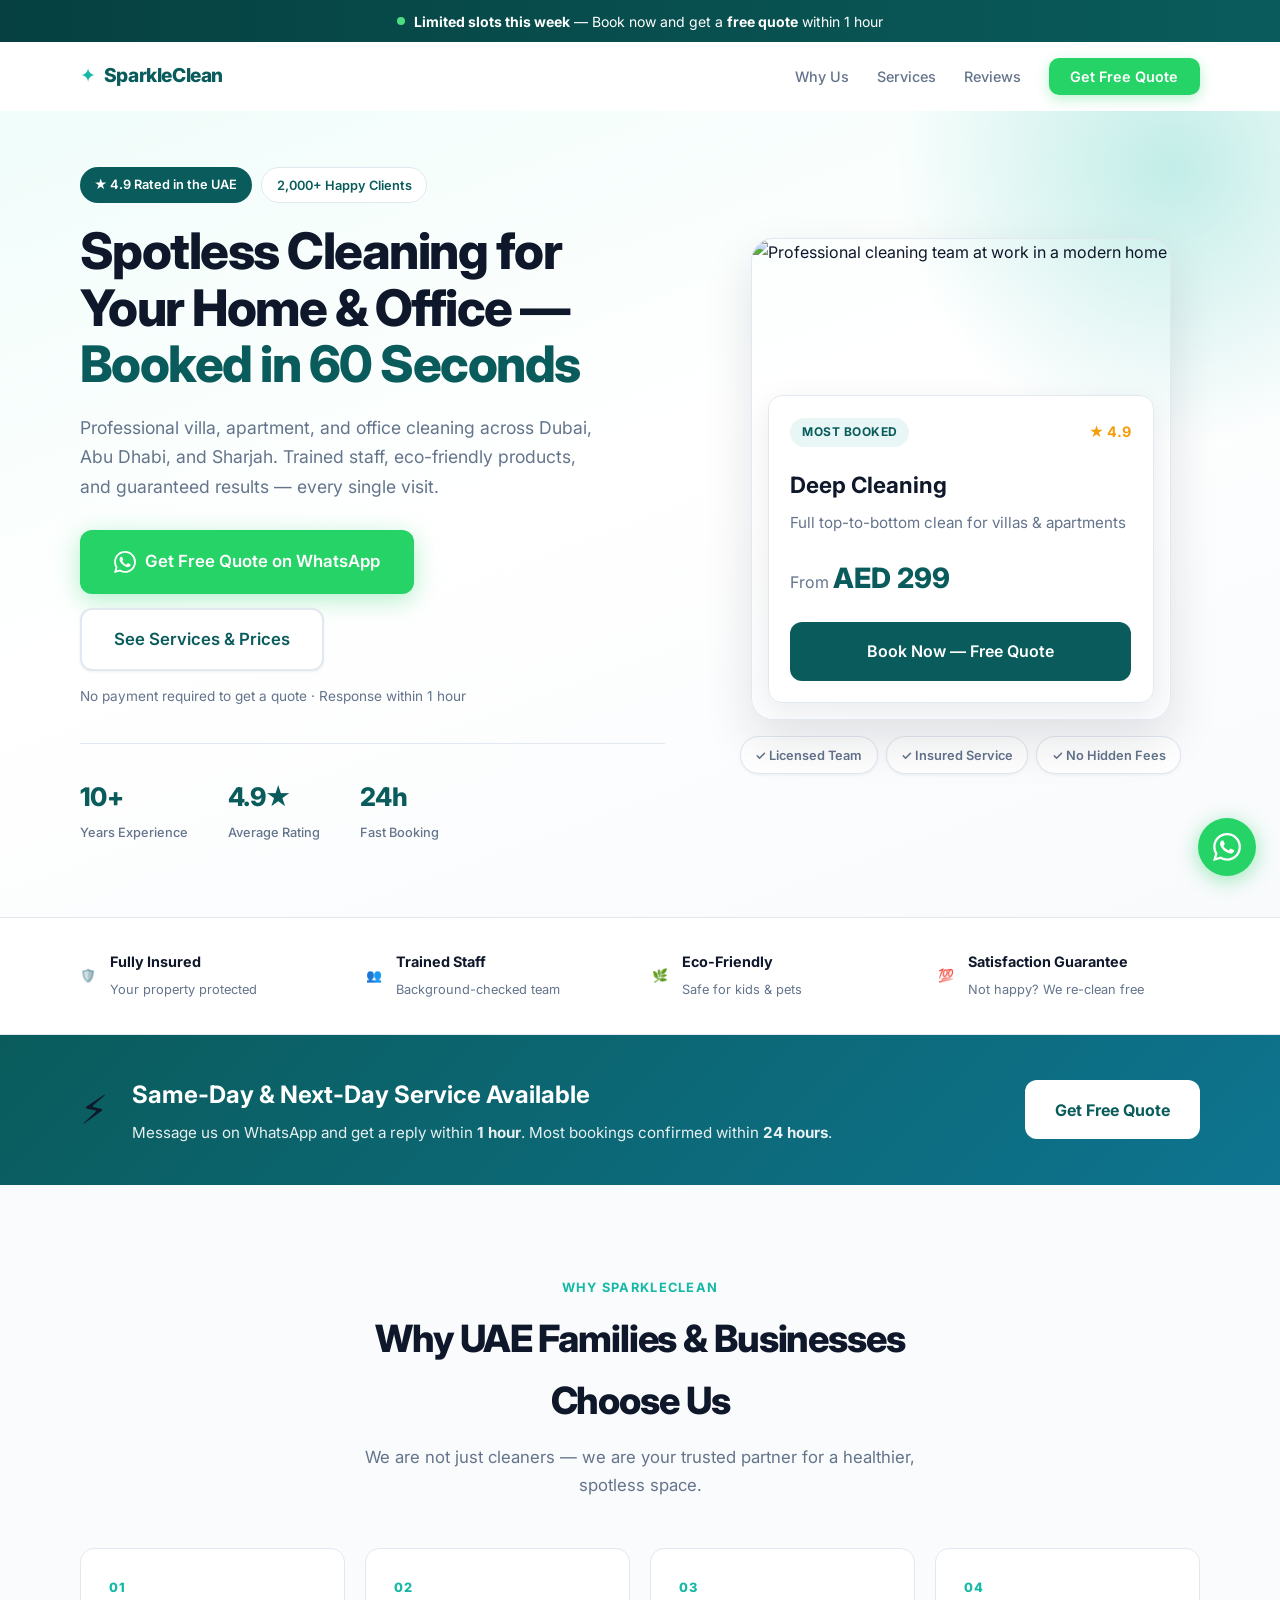
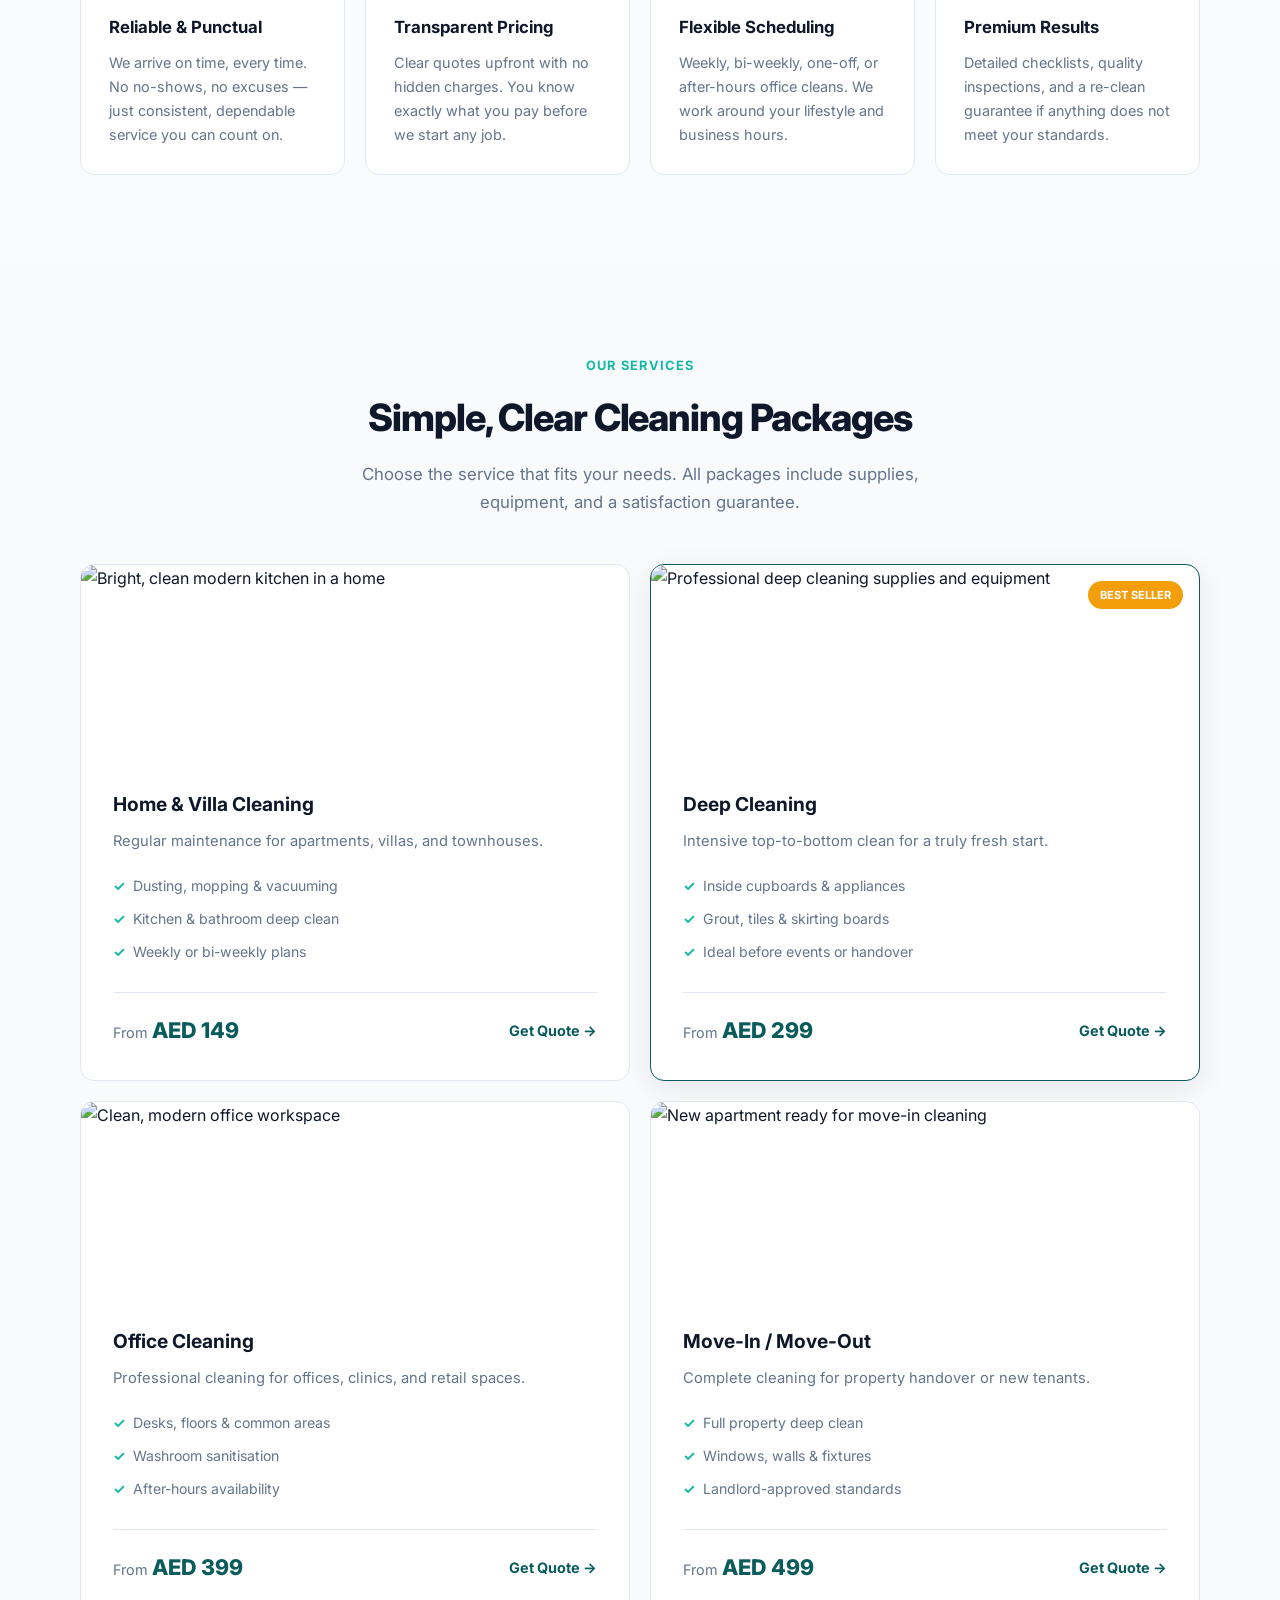
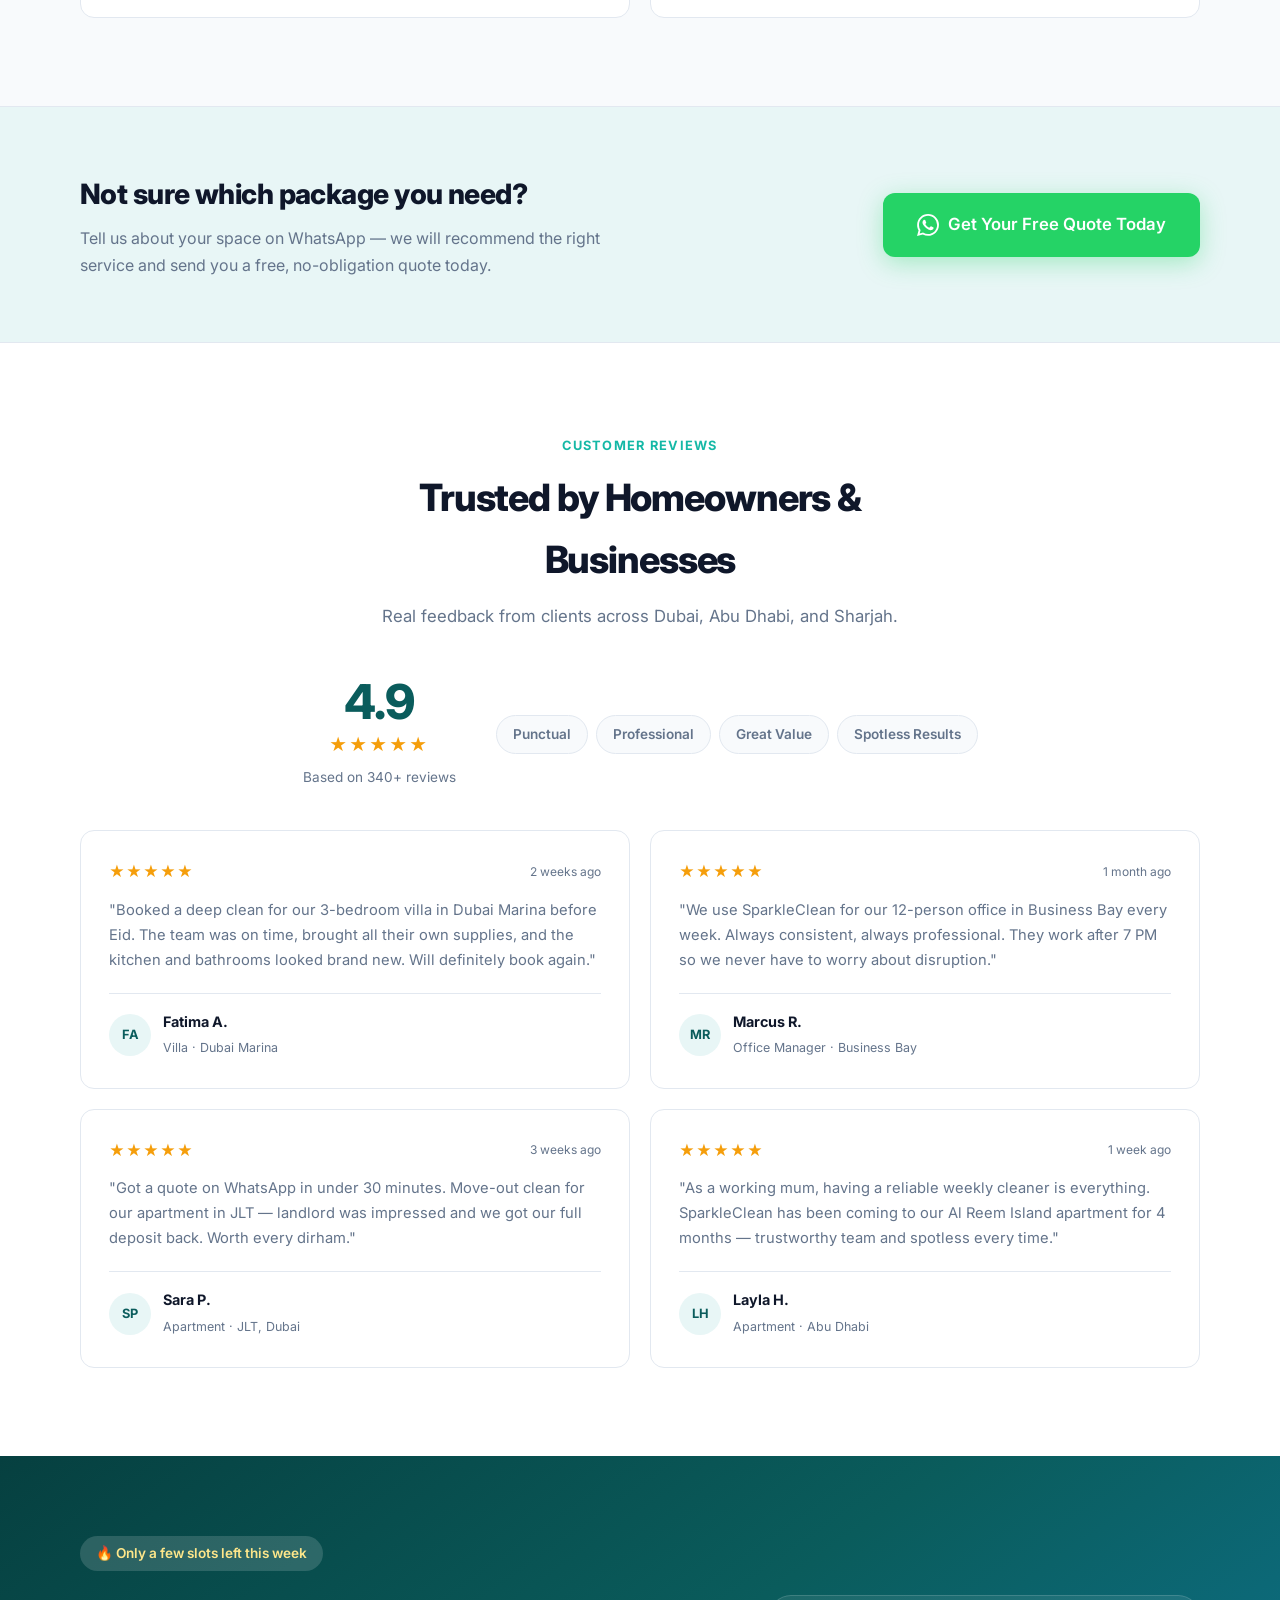
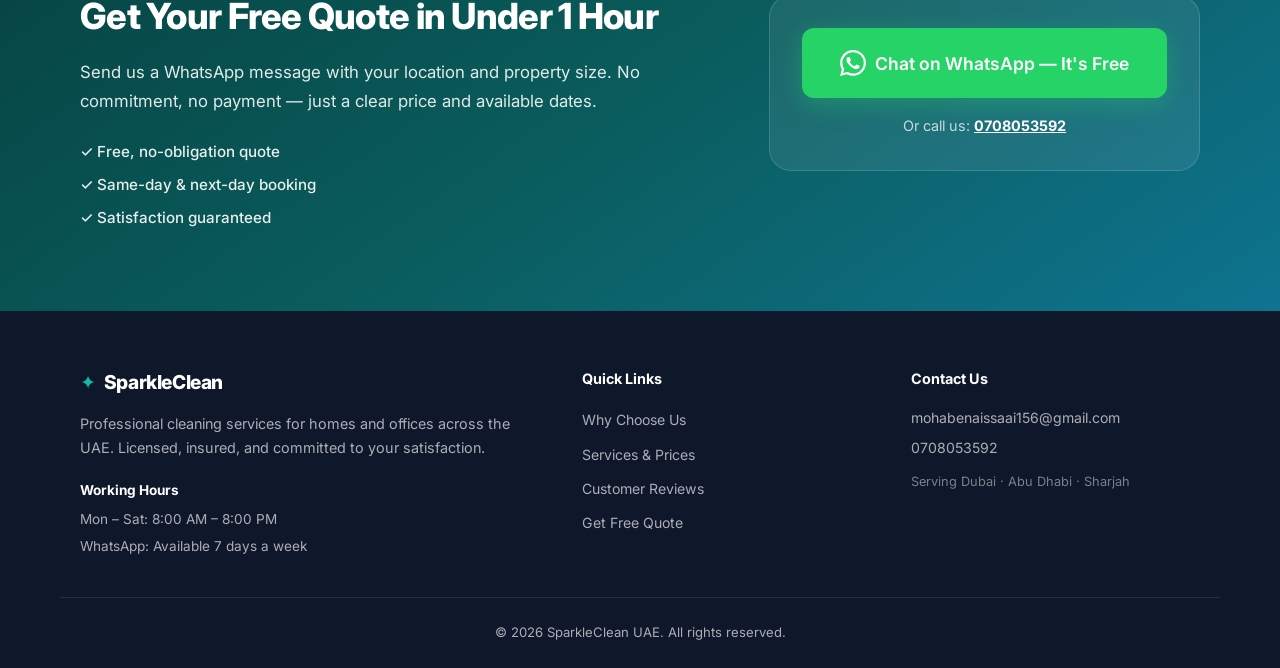
==== commit 0006c8b4: "Add optimized Unsplash images to hero and services Co-authored-by: Cursor <cursoragent@cursor.com>" ====
--- a/index.html
+++ b/index.html
@@ -7,8 +7,9 @@
   <title>SparkleClean — Professional Cleaning Services in the UAE</title>
   <link rel="preconnect" href="https://fonts.googleapis.com">
   <link rel="preconnect" href="https://fonts.gstatic.com" crossorigin>
+  <link rel="preconnect" href="https://images.unsplash.com" crossorigin>
   <link href="https://fonts.googleapis.com/css2?family=Inter:wght@400;500;600;700;800&display=swap" rel="stylesheet">
-  <link rel="stylesheet" href="./style.css">
+  <link rel="stylesheet" href="style.css">
 </head>
 <body>
 
@@ -36,7 +37,7 @@
         <li><a href="#why-us">Why Us</a></li>
         <li><a href="#services">Services</a></li>
         <li><a href="#reviews">Reviews</a></li>
-        <li><a href="#contact" data-whatsapp class="nav-cta">Get Free Quote</a></li>
+        <li><a href="https://wa.me/212708053592" data-whatsapp class="nav-cta">Get Free Quote</a></li>
       </ul>
     </nav>
   </header>
@@ -53,7 +54,7 @@
         <h1>Spotless Cleaning for Your Home & Office — <span class="highlight">Booked in 60 Seconds</span></h1>
         <p class="hero-sub">Professional villa, apartment, and office cleaning across Dubai, Abu Dhabi, and Sharjah. Trained staff, eco-friendly products, and guaranteed results — every single visit.</p>
         <div class="hero-actions">
-          <a href="#contact" data-whatsapp class="btn btn-whatsapp btn-lg">
+          <a href="https://wa.me/212708053592" data-whatsapp class="btn btn-whatsapp btn-lg">
             <svg viewBox="0 0 24 24" width="22" height="22" fill="currentColor" aria-hidden="true"><path d="M17.472 14.382c-.297-.149-1.758-.867-2.03-.967-.273-.099-.471-.148-.67.15-.197.297-.767.966-.94 1.164-.173.199-.347.223-.644.075-.297-.15-1.255-.463-2.39-1.475-.883-.788-1.48-1.761-1.653-2.059-.173-.297-.018-.458.13-.606.134-.133.298-.347.446-.52.149-.174.198-.298.298-.497.099-.198.05-.371-.025-.52-.075-.149-.669-1.612-.916-2.207-.242-.579-.487-.5-.669-.51-.173-.008-.371-.01-.57-.01-.198 0-.52.074-.792.372-.272.297-1.04 1.016-1.04 2.479 0 1.462 1.065 2.875 1.213 3.074.149.198 2.096 3.2 5.077 4.487.709.306 1.262.489 1.694.625.712.227 1.36.195 1.871.118.571-.085 1.758-.719 2.006-1.413.248-.694.248-1.289.173-1.413-.074-.124-.272-.198-.57-.347m-5.421 7.403h-.004a9.87 9.87 0 01-5.031-1.378l-.361-.214-3.741.982.998-3.648-.235-.374a9.86 9.86 0 01-1.51-5.26c.001-5.45 4.436-9.884 9.888-9.884 2.64 0 5.122 1.03 6.988 2.898a9.825 9.825 0 012.893 6.994c-.003 5.45-4.435 9.884-9.885 9.884m8.413-18.297A11.815 11.815 0 0012.05 0C5.495 0 .16 5.335.157 11.892c0 2.096.547 4.142 1.588 5.945L.057 24l6.305-1.654a11.882 11.882 0 005.683 1.448h.005c6.554 0 11.89-5.335 11.893-11.893a11.821 11.821 0 00-3.48-8.413z"/></svg>
             Get Free Quote on WhatsApp
           </a>
@@ -76,16 +77,31 @@
         </div>
       </div>
       <div class="hero-visual">
-        <div class="hero-card hero-card-main">
-          <div class="hero-card-top">
-            <span class="hero-card-label">Most Booked</span>
-            <span class="hero-card-rating">★ 4.9</span>
-          </div>
-          <div class="hero-card-icon">✨</div>
-          <h3>Deep Cleaning</h3>
-          <p>Full top-to-bottom clean for villas & apartments</p>
-          <div class="hero-card-price">From <strong>AED 299</strong></div>
-          <a href="#contact" data-whatsapp class="btn btn-primary btn-block">Book Now — Free Quote</a>
+        <div class="hero-image-wrap">
+          <img
+            class="hero-img"
+            src="https://images.unsplash.com/photo-1581578731548-c64695cc6952?auto=format&fit=crop&w=720&q=80"
+            srcset="https://images.unsplash.com/photo-1581578731548-c64695cc6952?auto=format&fit=crop&w=480&q=80 480w,
+                    https://images.unsplash.com/photo-1581578731548-c64695cc6952?auto=format&fit=crop&w=720&q=80 720w,
+                    https://images.unsplash.com/photo-1581578731548-c64695cc6952?auto=format&fit=crop&w=960&q=80 960w"
+            sizes="(max-width: 768px) 90vw, 420px"
+            width="720"
+            height="540"
+            alt="Professional cleaning team at work in a modern home"
+            loading="eager"
+            fetchpriority="high"
+            decoding="async"
+          >
+          <div class="hero-card hero-card-overlay">
+            <div class="hero-card-top">
+              <span class="hero-card-label">Most Booked</span>
+              <span class="hero-card-rating">★ 4.9</span>
+            </div>
+            <h3>Deep Cleaning</h3>
+            <p>Full top-to-bottom clean for villas & apartments</p>
+            <div class="hero-card-price">From <strong>AED 299</strong></div>
+            <a href="https://wa.me/212708053592" data-whatsapp class="btn btn-primary btn-block">Book Now — Free Quote</a>
+          </div>
         </div>
         <div class="hero-trust-pills">
           <span>✓ Licensed Team</span>
@@ -138,7 +154,7 @@
         <h2>Same-Day & Next-Day Service Available</h2>
         <p>Message us on WhatsApp and get a reply within <strong>1 hour</strong>. Most bookings confirmed within <strong>24 hours</strong>.</p>
       </div>
-      <a href="#contact" data-whatsapp class="btn btn-white">Get Free Quote</a>
+      <a href="https://wa.me/212708053592" data-whatsapp class="btn btn-white">Get Free Quote</a>
     </div>
   </section>
 
@@ -185,7 +201,20 @@
       </div>
       <div class="services-grid">
         <article class="service-card">
-          <div class="service-icon">🏠</div>
+          <div class="service-image">
+            <img
+              src="https://images.unsplash.com/photo-1556911220-bff31c812dba?auto=format&fit=crop&w=600&q=75"
+              srcset="https://images.unsplash.com/photo-1556911220-bff31c812dba?auto=format&fit=crop&w=400&q=75 400w,
+                      https://images.unsplash.com/photo-1556911220-bff31c812dba?auto=format&fit=crop&w=600&q=75 600w"
+              sizes="(max-width: 768px) 100vw, 50vw"
+              width="600"
+              height="360"
+              alt="Bright, clean modern kitchen in a home"
+              loading="lazy"
+              decoding="async"
+            >
+          </div>
+          <div class="service-body">
           <h3>Home & Villa Cleaning</h3>
           <p class="service-desc">Regular maintenance for apartments, villas, and townhouses.</p>
           <ul class="service-features">
@@ -195,12 +224,26 @@
           </ul>
           <div class="service-footer">
             <span class="service-price">From <strong>AED 149</strong></span>
-            <a href="#contact" data-whatsapp class="service-link">Get Quote →</a>
+            <a href="https://wa.me/212708053592" data-whatsapp class="service-link">Get Quote →</a>
+          </div>
           </div>
         </article>
         <article class="service-card featured">
           <div class="service-badge">Best Seller</div>
-          <div class="service-icon">✨</div>
+          <div class="service-image">
+            <img
+              src="https://images.unsplash.com/photo-1628177142898-93e36e4e3a56?auto=format&fit=crop&w=600&q=75"
+              srcset="https://images.unsplash.com/photo-1628177142898-93e36e4e3a56?auto=format&fit=crop&w=400&q=75 400w,
+                      https://images.unsplash.com/photo-1628177142898-93e36e4e3a56?auto=format&fit=crop&w=600&q=75 600w"
+              sizes="(max-width: 768px) 100vw, 50vw"
+              width="600"
+              height="360"
+              alt="Professional deep cleaning supplies and equipment"
+              loading="lazy"
+              decoding="async"
+            >
+          </div>
+          <div class="service-body">
           <h3>Deep Cleaning</h3>
           <p class="service-desc">Intensive top-to-bottom clean for a truly fresh start.</p>
           <ul class="service-features">
@@ -210,11 +253,25 @@
           </ul>
           <div class="service-footer">
             <span class="service-price">From <strong>AED 299</strong></span>
-            <a href="#contact" data-whatsapp class="service-link">Get Quote →</a>
+            <a href="https://wa.me/212708053592" data-whatsapp class="service-link">Get Quote →</a>
+          </div>
           </div>
         </article>
         <article class="service-card">
-          <div class="service-icon">🏢</div>
+          <div class="service-image">
+            <img
+              src="https://images.unsplash.com/photo-1497366216548-37526070297c?auto=format&fit=crop&w=600&q=75"
+              srcset="https://images.unsplash.com/photo-1497366216548-37526070297c?auto=format&fit=crop&w=400&q=75 400w,
+                      https://images.unsplash.com/photo-1497366216548-37526070297c?auto=format&fit=crop&w=600&q=75 600w"
+              sizes="(max-width: 768px) 100vw, 50vw"
+              width="600"
+              height="360"
+              alt="Clean, modern office workspace"
+              loading="lazy"
+              decoding="async"
+            >
+          </div>
+          <div class="service-body">
           <h3>Office Cleaning</h3>
           <p class="service-desc">Professional cleaning for offices, clinics, and retail spaces.</p>
           <ul class="service-features">
@@ -224,11 +281,25 @@
           </ul>
           <div class="service-footer">
             <span class="service-price">From <strong>AED 399</strong></span>
-            <a href="#contact" data-whatsapp class="service-link">Get Quote →</a>
+            <a href="https://wa.me/212708053592" data-whatsapp class="service-link">Get Quote →</a>
+          </div>
           </div>
         </article>
         <article class="service-card">
-          <div class="service-icon">📦</div>
+          <div class="service-image">
+            <img
+              src="https://images.unsplash.com/photo-1560518883-ce09059eeffa?auto=format&fit=crop&w=600&q=75"
+              srcset="https://images.unsplash.com/photo-1560518883-ce09059eeffa?auto=format&fit=crop&w=400&q=75 400w,
+                      https://images.unsplash.com/photo-1560518883-ce09059eeffa?auto=format&fit=crop&w=600&q=75 600w"
+              sizes="(max-width: 768px) 100vw, 50vw"
+              width="600"
+              height="360"
+              alt="New apartment ready for move-in cleaning"
+              loading="lazy"
+              decoding="async"
+            >
+          </div>
+          <div class="service-body">
           <h3>Move-In / Move-Out</h3>
           <p class="service-desc">Complete cleaning for property handover or new tenants.</p>
           <ul class="service-features">
@@ -238,7 +309,8 @@
           </ul>
           <div class="service-footer">
             <span class="service-price">From <strong>AED 499</strong></span>
-            <a href="#contact" data-whatsapp class="service-link">Get Quote →</a>
+            <a href="https://wa.me/212708053592" data-whatsapp class="service-link">Get Quote →</a>
+          </div>
           </div>
         </article>
       </div>
@@ -252,7 +324,7 @@
         <h2>Not sure which package you need?</h2>
         <p>Tell us about your space on WhatsApp — we will recommend the right service and send you a free, no-obligation quote today.</p>
       </div>
-      <a href="#contact" data-whatsapp class="btn btn-whatsapp btn-lg">
+      <a href="https://wa.me/212708053592" data-whatsapp class="btn btn-whatsapp btn-lg">
         <svg viewBox="0 0 24 24" width="22" height="22" fill="currentColor" aria-hidden="true"><path d="M17.472 14.382c-.297-.149-1.758-.867-2.03-.967-.273-.099-.471-.148-.67.15-.197.297-.767.966-.94 1.164-.173.199-.347.223-.644.075-.297-.15-1.255-.463-2.39-1.475-.883-.788-1.48-1.761-1.653-2.059-.173-.297-.018-.458.13-.606.134-.133.298-.347.446-.52.149-.174.198-.298.298-.497.099-.198.05-.371-.025-.52-.075-.149-.669-1.612-.916-2.207-.242-.579-.487-.5-.669-.51-.173-.008-.371-.01-.57-.01-.198 0-.52.074-.792.372-.272.297-1.04 1.016-1.04 2.479 0 1.462 1.065 2.875 1.213 3.074.149.198 2.096 3.2 5.077 4.487.709.306 1.262.489 1.694.625.712.227 1.36.195 1.871.118.571-.085 1.758-.719 2.006-1.413.248-.694.248-1.289.173-1.413-.074-.124-.272-.198-.57-.347m-5.421 7.403h-.004a9.87 9.87 0 01-5.031-1.378l-.361-.214-3.741.982.998-3.648-.235-.374a9.86 9.86 0 01-1.51-5.26c.001-5.45 4.436-9.884 9.888-9.884 2.64 0 5.122 1.03 6.988 2.898a9.825 9.825 0 012.893 6.994c-.003 5.45-4.435 9.884-9.885 9.884m8.413-18.297A11.815 11.815 0 0012.05 0C5.495 0 .16 5.335.157 11.892c0 2.096.547 4.142 1.588 5.945L.057 24l6.305-1.654a11.882 11.882 0 005.683 1.448h.005c6.554 0 11.89-5.335 11.893-11.893a11.821 11.821 0 00-3.48-8.413z"/></svg>
         Get Your Free Quote Today
       </a>
@@ -385,7 +457,7 @@
           <li><a href="#why-us">Why Choose Us</a></li>
           <li><a href="#services">Services & Prices</a></li>
           <li><a href="#reviews">Customer Reviews</a></li>
-          <li><a href="#contact" data-whatsapp>Get Free Quote</a></li>
+          <li><a href="https://wa.me/212708053592" data-whatsapp>Get Free Quote</a></li>
         </ul>
       </div>
       <div class="footer-contact">
@@ -407,12 +479,12 @@
 
   <!-- Mobile Sticky WhatsApp Bar -->
   <div class="mobile-cta-bar" id="mobileCtaBar">
-    <a href="#contact" data-whatsapp class="mobile-cta-btn">
+    <a href="https://wa.me/212708053592" data-whatsapp class="mobile-cta-btn">
       <svg viewBox="0 0 24 24" width="22" height="22" fill="currentColor" aria-hidden="true"><path d="M17.472 14.382c-.297-.149-1.758-.867-2.03-.967-.273-.099-.471-.148-.67.15-.197.297-.767.966-.94 1.164-.173.199-.347.223-.644.075-.297-.15-1.255-.463-2.39-1.475-.883-.788-1.48-1.761-1.653-2.059-.173-.297-.018-.458.13-.606.134-.133.298-.347.446-.52.149-.174.198-.298.298-.497.099-.198.05-.371-.025-.52-.075-.149-.669-1.612-.916-2.207-.242-.579-.487-.5-.669-.51-.173-.008-.371-.01-.57-.01-.198 0-.52.074-.792.372-.272.297-1.04 1.016-1.04 2.479 0 1.462 1.065 2.875 1.213 3.074.149.198 2.096 3.2 5.077 4.487.709.306 1.262.489 1.694.625.712.227 1.36.195 1.871.118.571-.085 1.758-.719 2.006-1.413.248-.694.248-1.289.173-1.413-.074-.124-.272-.198-.57-.347m-5.421 7.403h-.004a9.87 9.87 0 01-5.031-1.378l-.361-.214-3.741.982.998-3.648-.235-.374a9.86 9.86 0 01-1.51-5.26c.001-5.45 4.436-9.884 9.888-9.884 2.64 0 5.122 1.03 6.988 2.898a9.825 9.825 0 012.893 6.994c-.003 5.45-4.435 9.884-9.885 9.884m8.413-18.297A11.815 11.815 0 0012.05 0C5.495 0 .16 5.335.157 11.892c0 2.096.547 4.142 1.588 5.945L.057 24l6.305-1.654a11.882 11.882 0 005.683 1.448h.005c6.554 0 11.89-5.335 11.893-11.893a11.821 11.821 0 00-3.48-8.413z"/></svg>
       Get Free Quote on WhatsApp
     </a>
   </div>
 
-  <script src="./script.js"></script>
+  <script src="script.js"></script>
 </body>
 </html>
--- a/style.css
+++ b/style.css
@@ -385,6 +385,23 @@
   gap: 1rem;
 }
 
+.hero-image-wrap {
+  position: relative;
+  width: 100%;
+  max-width: 420px;
+  border-radius: var(--radius-lg);
+  overflow: hidden;
+  box-shadow: var(--shadow-lg);
+  border: 1px solid var(--color-border);
+}
+
+.hero-img {
+  width: 100%;
+  height: clamp(320px, 42vw, 480px);
+  object-fit: cover;
+  display: block;
+}
+
 .hero-card {
   background: #fff;
   border-radius: var(--radius-lg);
@@ -395,6 +412,21 @@
   border: 1px solid var(--color-border);
 }
 
+.hero-card-overlay {
+  position: absolute;
+  bottom: 0;
+  left: 0;
+  right: 0;
+  max-width: none;
+  margin: 1rem;
+  width: auto;
+  padding: 1.35rem;
+  background: rgba(255, 255, 255, 0.97);
+  backdrop-filter: blur(8px);
+  border-radius: var(--radius);
+  box-shadow: var(--shadow-md);
+}
+
 .hero-card-top {
   display: flex;
   justify-content: space-between;
@@ -417,11 +449,6 @@
   font-weight: 700;
   color: var(--color-gold);
   font-size: 0.9rem;
-}
-
-.hero-card-icon {
-  font-size: 2.5rem;
-  margin-bottom: 0.75rem;
 }
 
 .hero-card h3 {
@@ -625,12 +652,37 @@
 .service-card {
   background: #fff;
   border-radius: var(--radius);
-  padding: 2rem;
   border: 1px solid var(--color-border);
   transition: transform var(--transition), box-shadow var(--transition);
   position: relative;
   display: flex;
   flex-direction: column;
+  overflow: hidden;
+}
+
+.service-image {
+  width: 100%;
+  height: 200px;
+  overflow: hidden;
+  flex-shrink: 0;
+}
+
+.service-image img {
+  width: 100%;
+  height: 100%;
+  object-fit: cover;
+  transition: transform 0.4s ease;
+}
+
+.service-card:hover .service-image img {
+  transform: scale(1.04);
+}
+
+.service-body {
+  padding: 1.5rem 2rem 2rem;
+  display: flex;
+  flex-direction: column;
+  flex: 1;
 }
 
 .service-card:hover {
@@ -647,6 +699,7 @@
   position: absolute;
   top: 1rem;
   right: 1rem;
+  z-index: 2;
   background: var(--color-gold);
   color: #fff;
   font-size: 0.7rem;
@@ -654,11 +707,6 @@
   padding: 0.3rem 0.75rem;
   border-radius: 50px;
   text-transform: uppercase;
-}
-
-.service-icon {
-  font-size: 2rem;
-  margin-bottom: 0.85rem;
 }
 
 .service-card h3 {
@@ -1266,4 +1314,21 @@
   .hero-badges {
     justify-content: center;
   }
-}
+
+  .hero-image-wrap {
+    max-width: 100%;
+  }
+
+  .hero-card-overlay {
+    margin: 0.75rem;
+    padding: 1.15rem;
+  }
+
+  .service-body {
+    padding: 1.25rem 1.5rem 1.5rem;
+  }
+
+  .service-image {
+    height: 180px;
+  }
+}
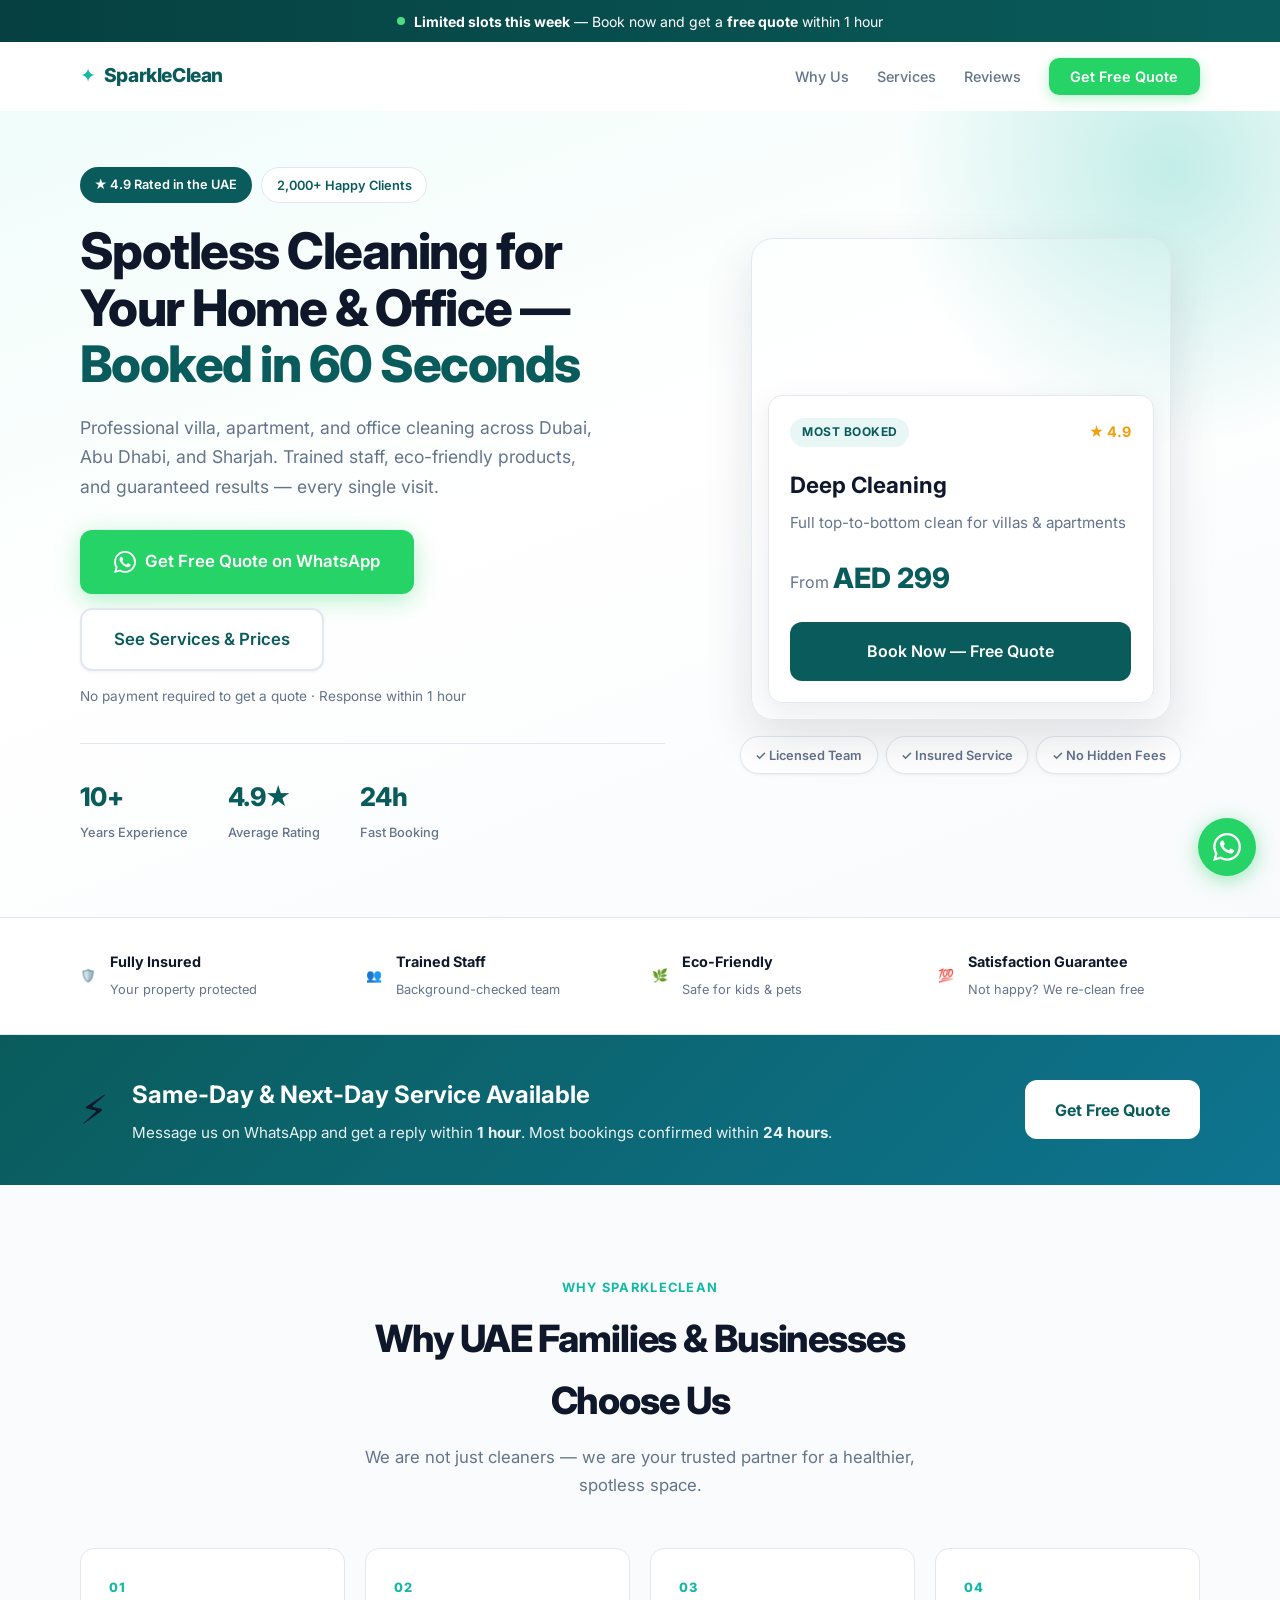
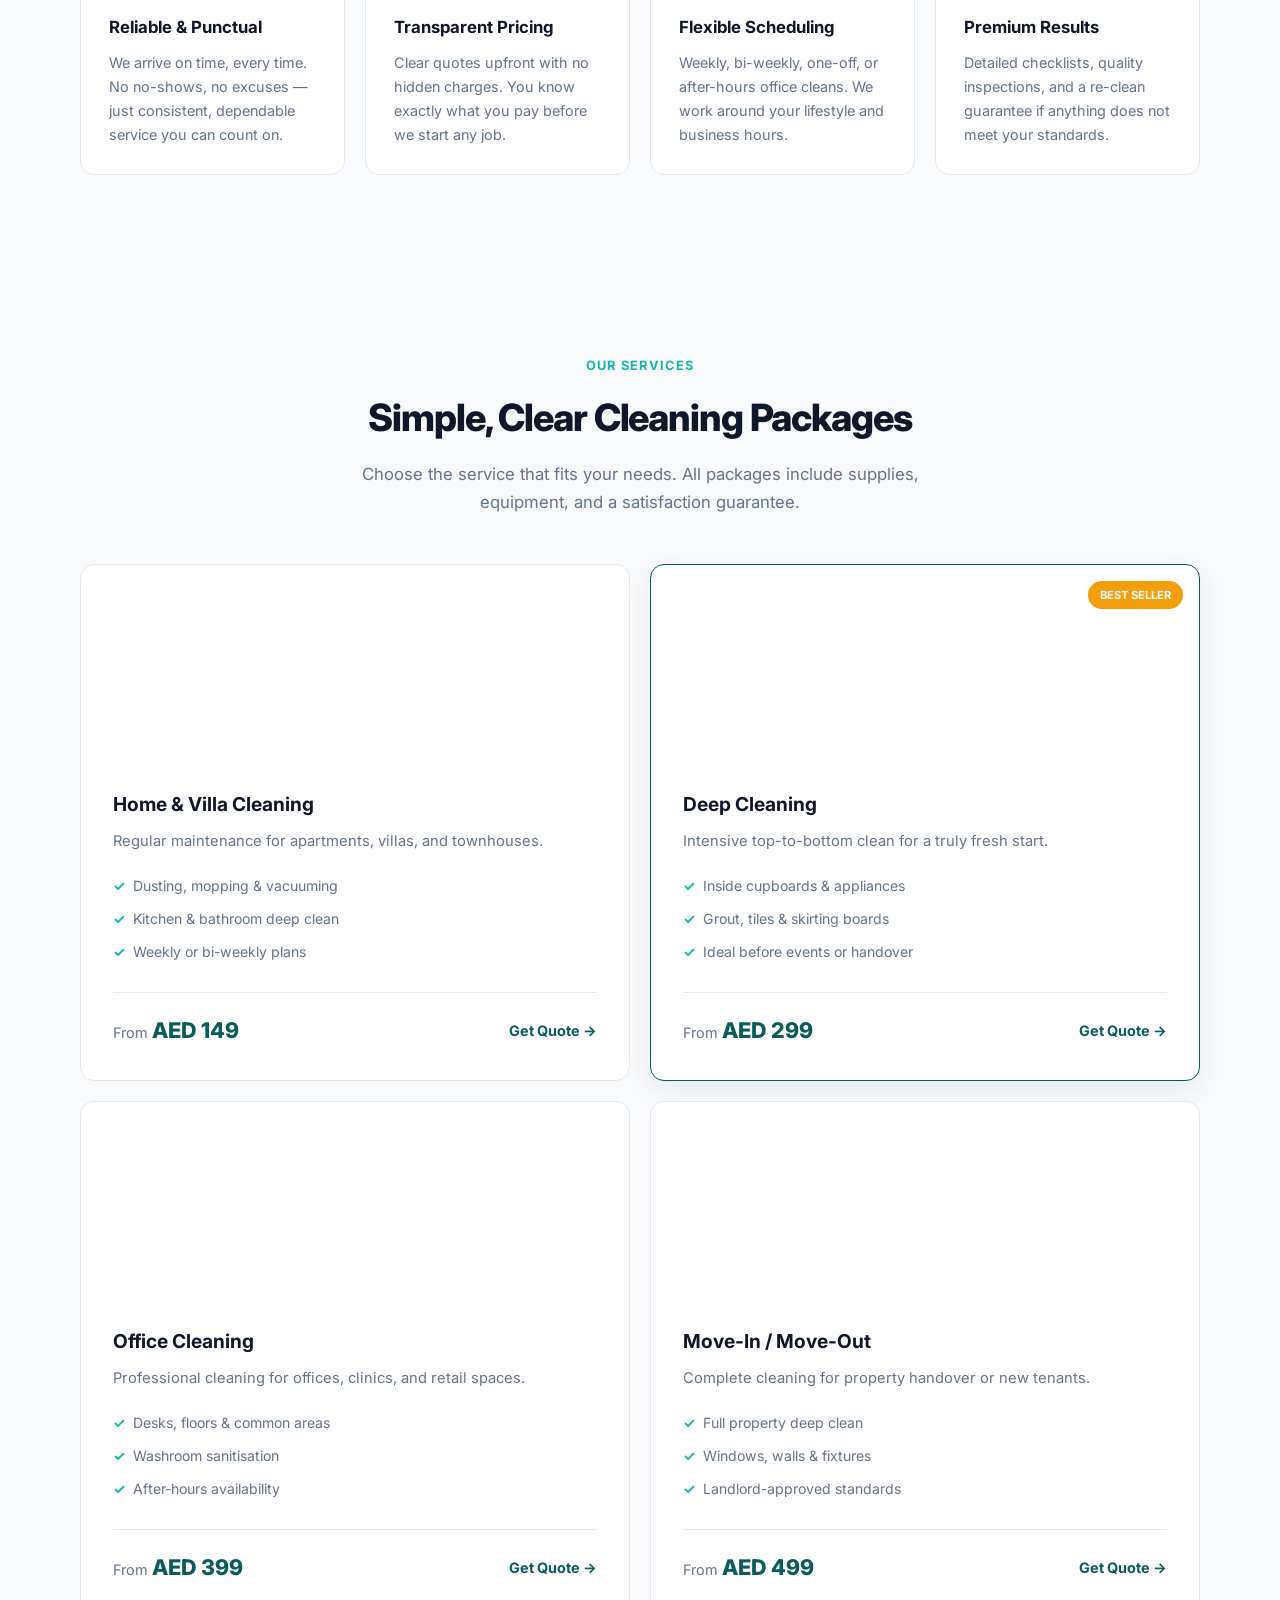
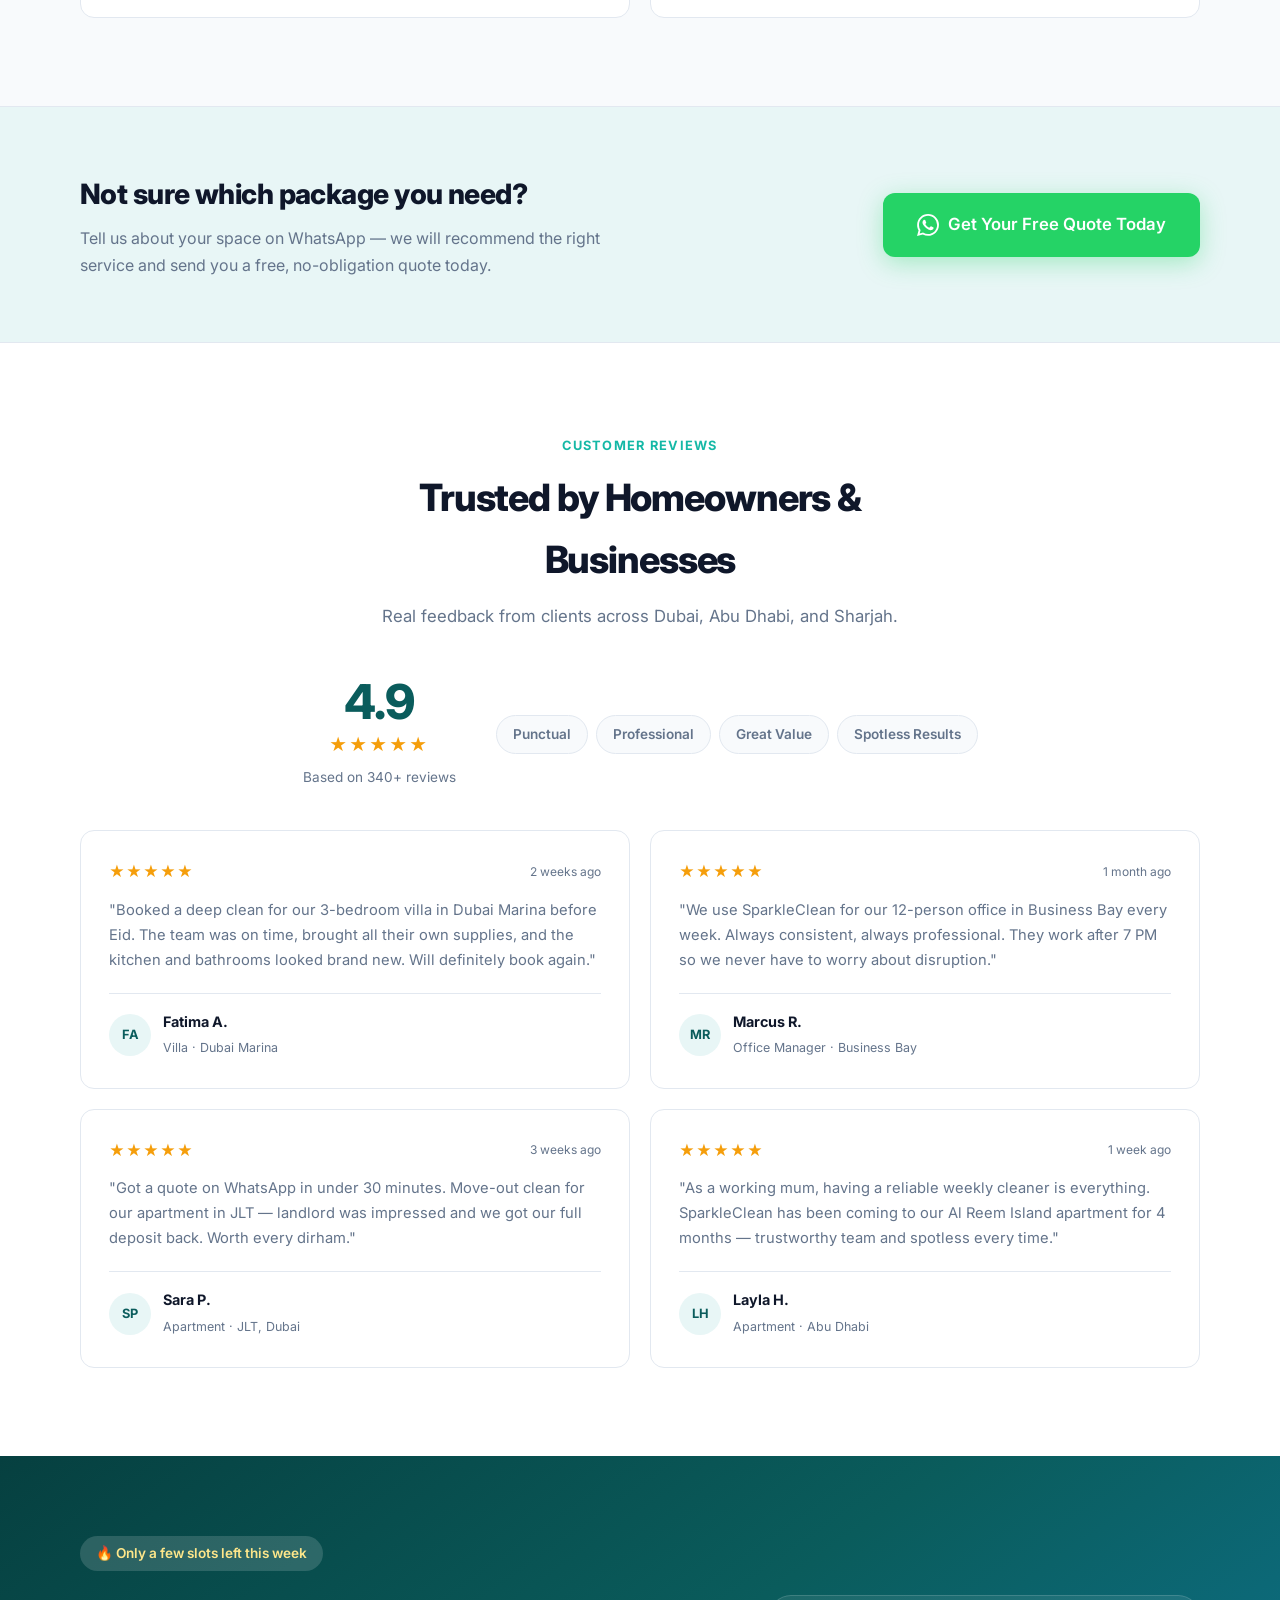
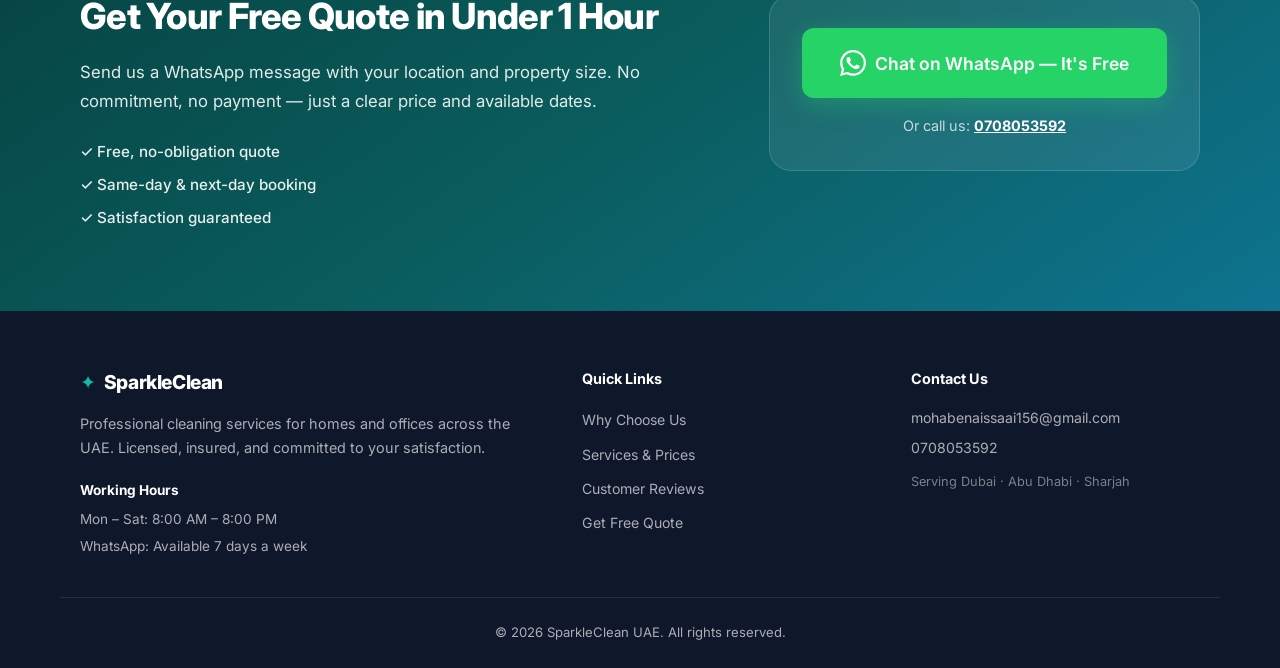
==== commit dfdb108d: "Fix mobile image responsiveness and spacing Co-authored-by: Cursor <cursoragent@cursor.com>" ====
--- a/index.html
+++ b/index.html
@@ -80,11 +80,12 @@
         <div class="hero-image-wrap">
           <img
             class="hero-img"
-            src="https://images.unsplash.com/photo-1581578731548-c64695cc6952?auto=format&fit=crop&w=720&q=80"
-            srcset="https://images.unsplash.com/photo-1581578731548-c64695cc6952?auto=format&fit=crop&w=480&q=80 480w,
-                    https://images.unsplash.com/photo-1581578731548-c64695cc6952?auto=format&fit=crop&w=720&q=80 720w,
-                    https://images.unsplash.com/photo-1581578731548-c64695cc6952?auto=format&fit=crop&w=960&q=80 960w"
-            sizes="(max-width: 768px) 90vw, 420px"
+            src="https://images.unsplash.com/photo-1581578731548-c64695cc6952?auto=format&fit=crop&w=640&q=80"
+            srcset="https://images.unsplash.com/photo-1581578731548-c64695cc6952?auto=format&fit=crop&w=320&q=80 320w,
+                    https://images.unsplash.com/photo-1581578731548-c64695cc6952?auto=format&fit=crop&w=480&q=80 480w,
+                    https://images.unsplash.com/photo-1581578731548-c64695cc6952?auto=format&fit=crop&w=640&q=80 640w,
+                    https://images.unsplash.com/photo-1581578731548-c64695cc6952?auto=format&fit=crop&w=720&q=80 720w"
+            sizes="(max-width: 480px) calc(100vw - 2rem), (max-width: 768px) calc(100vw - 2.5rem), 420px"
             width="720"
             height="540"
             alt="Professional cleaning team at work in a modern home"
@@ -204,9 +205,10 @@
           <div class="service-image">
             <img
               src="https://images.unsplash.com/photo-1556911220-bff31c812dba?auto=format&fit=crop&w=600&q=75"
-              srcset="https://images.unsplash.com/photo-1556911220-bff31c812dba?auto=format&fit=crop&w=400&q=75 400w,
+              srcset="https://images.unsplash.com/photo-1556911220-bff31c812dba?auto=format&fit=crop&w=320&q=75 320w,
+                      https://images.unsplash.com/photo-1556911220-bff31c812dba?auto=format&fit=crop&w=480&q=75 480w,
                       https://images.unsplash.com/photo-1556911220-bff31c812dba?auto=format&fit=crop&w=600&q=75 600w"
-              sizes="(max-width: 768px) 100vw, 50vw"
+              sizes="(max-width: 768px) calc(100vw - 2.5rem), 50vw"
               width="600"
               height="360"
               alt="Bright, clean modern kitchen in a home"
@@ -233,9 +235,10 @@
           <div class="service-image">
             <img
               src="https://images.unsplash.com/photo-1628177142898-93e36e4e3a56?auto=format&fit=crop&w=600&q=75"
-              srcset="https://images.unsplash.com/photo-1628177142898-93e36e4e3a56?auto=format&fit=crop&w=400&q=75 400w,
+              srcset="https://images.unsplash.com/photo-1628177142898-93e36e4e3a56?auto=format&fit=crop&w=320&q=75 320w,
+                      https://images.unsplash.com/photo-1628177142898-93e36e4e3a56?auto=format&fit=crop&w=480&q=75 480w,
                       https://images.unsplash.com/photo-1628177142898-93e36e4e3a56?auto=format&fit=crop&w=600&q=75 600w"
-              sizes="(max-width: 768px) 100vw, 50vw"
+              sizes="(max-width: 768px) calc(100vw - 2.5rem), 50vw"
               width="600"
               height="360"
               alt="Professional deep cleaning supplies and equipment"
@@ -261,9 +264,10 @@
           <div class="service-image">
             <img
               src="https://images.unsplash.com/photo-1497366216548-37526070297c?auto=format&fit=crop&w=600&q=75"
-              srcset="https://images.unsplash.com/photo-1497366216548-37526070297c?auto=format&fit=crop&w=400&q=75 400w,
+              srcset="https://images.unsplash.com/photo-1497366216548-37526070297c?auto=format&fit=crop&w=320&q=75 320w,
+                      https://images.unsplash.com/photo-1497366216548-37526070297c?auto=format&fit=crop&w=480&q=75 480w,
                       https://images.unsplash.com/photo-1497366216548-37526070297c?auto=format&fit=crop&w=600&q=75 600w"
-              sizes="(max-width: 768px) 100vw, 50vw"
+              sizes="(max-width: 768px) calc(100vw - 2.5rem), 50vw"
               width="600"
               height="360"
               alt="Clean, modern office workspace"
@@ -289,9 +293,10 @@
           <div class="service-image">
             <img
               src="https://images.unsplash.com/photo-1560518883-ce09059eeffa?auto=format&fit=crop&w=600&q=75"
-              srcset="https://images.unsplash.com/photo-1560518883-ce09059eeffa?auto=format&fit=crop&w=400&q=75 400w,
+              srcset="https://images.unsplash.com/photo-1560518883-ce09059eeffa?auto=format&fit=crop&w=320&q=75 320w,
+                      https://images.unsplash.com/photo-1560518883-ce09059eeffa?auto=format&fit=crop&w=480&q=75 480w,
                       https://images.unsplash.com/photo-1560518883-ce09059eeffa?auto=format&fit=crop&w=600&q=75 600w"
-              sizes="(max-width: 768px) 100vw, 50vw"
+              sizes="(max-width: 768px) calc(100vw - 2.5rem), 50vw"
               width="600"
               height="360"
               alt="New apartment ready for move-in cleaning"
--- a/style.css
+++ b/style.css
@@ -50,6 +50,7 @@
 
 img {
   max-width: 100%;
+  height: auto;
   display: block;
 }
 
@@ -398,7 +399,9 @@
 .hero-img {
   width: 100%;
   height: clamp(320px, 42vw, 480px);
+  max-height: 480px;
   object-fit: cover;
+  object-position: center;
   display: block;
 }
 
@@ -671,11 +674,14 @@
   width: 100%;
   height: 100%;
   object-fit: cover;
+  object-position: center;
   transition: transform 0.4s ease;
 }
 
-.service-card:hover .service-image img {
-  transform: scale(1.04);
+@media (hover: hover) and (pointer: fine) {
+  .service-card:hover .service-image img {
+    transform: scale(1.04);
+  }
 }
 
 .service-body {
@@ -1251,12 +1257,85 @@
   }
 
   .hero {
-    padding: 2.5rem 0 3rem;
+    padding: 2rem 0 2.5rem;
+  }
+
+  .hero-content {
+    gap: 1.75rem;
+  }
+
+  .hero-visual {
+    width: 100%;
+    gap: 0.75rem;
+  }
+
+  .hero-image-wrap {
+    width: 100%;
+    max-width: 100%;
+    display: flex;
+    flex-direction: column;
+    overflow: hidden;
+    border-radius: var(--radius-lg);
+  }
+
+  .hero-img {
+    width: 100%;
+    height: auto;
+    max-height: none;
+    aspect-ratio: 4 / 3;
+    flex-shrink: 0;
+  }
+
+  .hero-card-overlay {
+    position: static;
+    margin: 0;
+    width: 100%;
+    border-radius: 0;
+    border-top: 1px solid var(--color-border);
+    padding: 1.25rem;
+    box-shadow: none;
+  }
+
+  .hero-card-overlay h3 {
+    font-size: 1.2rem;
+  }
+
+  .hero-card-overlay p {
+    font-size: 0.88rem;
+    margin-bottom: 1rem;
+  }
+
+  .hero-card-price strong {
+    font-size: 1.5rem;
   }
 
   .hero-stats {
     gap: 1.5rem;
     flex-wrap: wrap;
+  }
+
+  .services {
+    padding: 3.5rem 0;
+  }
+
+  .services-grid {
+    gap: 1rem;
+  }
+
+  .service-image {
+    width: 100%;
+    height: clamp(176px, 52vw, 240px);
+    aspect-ratio: auto;
+  }
+
+  .service-image img {
+    width: 100%;
+    height: 100%;
+    min-height: 100%;
+  }
+
+  .service-body {
+    padding: 1.25rem 1.5rem 1.5rem;
   }
 
   .speed-inner {
@@ -1302,6 +1381,10 @@
 }
 
 @media (max-width: 480px) {
+  .container {
+    padding: 0 1rem;
+  }
+
   .hero-actions {
     flex-direction: column;
     width: 100%;
@@ -1315,20 +1398,51 @@
     justify-content: center;
   }
 
-  .hero-image-wrap {
-    max-width: 100%;
+  .hero-img {
+    aspect-ratio: 3 / 2;
   }
 
   .hero-card-overlay {
-    margin: 0.75rem;
-    padding: 1.15rem;
+    padding: 1rem;
+  }
+
+  .hero-card-top {
+    margin-bottom: 0.85rem;
+  }
+
+  .hero-trust-pills {
+    gap: 0.4rem;
+  }
+
+  .hero-trust-pills span {
+    font-size: 0.75rem;
+    padding: 0.35rem 0.7rem;
+  }
+
+  .service-image {
+    height: clamp(168px, 50vw, 200px);
   }
 
   .service-body {
-    padding: 1.25rem 1.5rem 1.5rem;
+    padding: 1.1rem 1.15rem 1.25rem;
+  }
+
+  .section-header {
+    margin-bottom: 2rem;
+  }
+}
+
+@media (max-width: 360px) {
+  .hero-img {
+    aspect-ratio: 4 / 3;
   }
 
   .service-image {
-    height: 180px;
-  }
-}
+    height: clamp(160px, 48vw, 188px);
+  }
+
+  .hero-card-overlay .btn {
+    padding: 0.8rem 1rem;
+    font-size: 0.9rem;
+  }
+}
